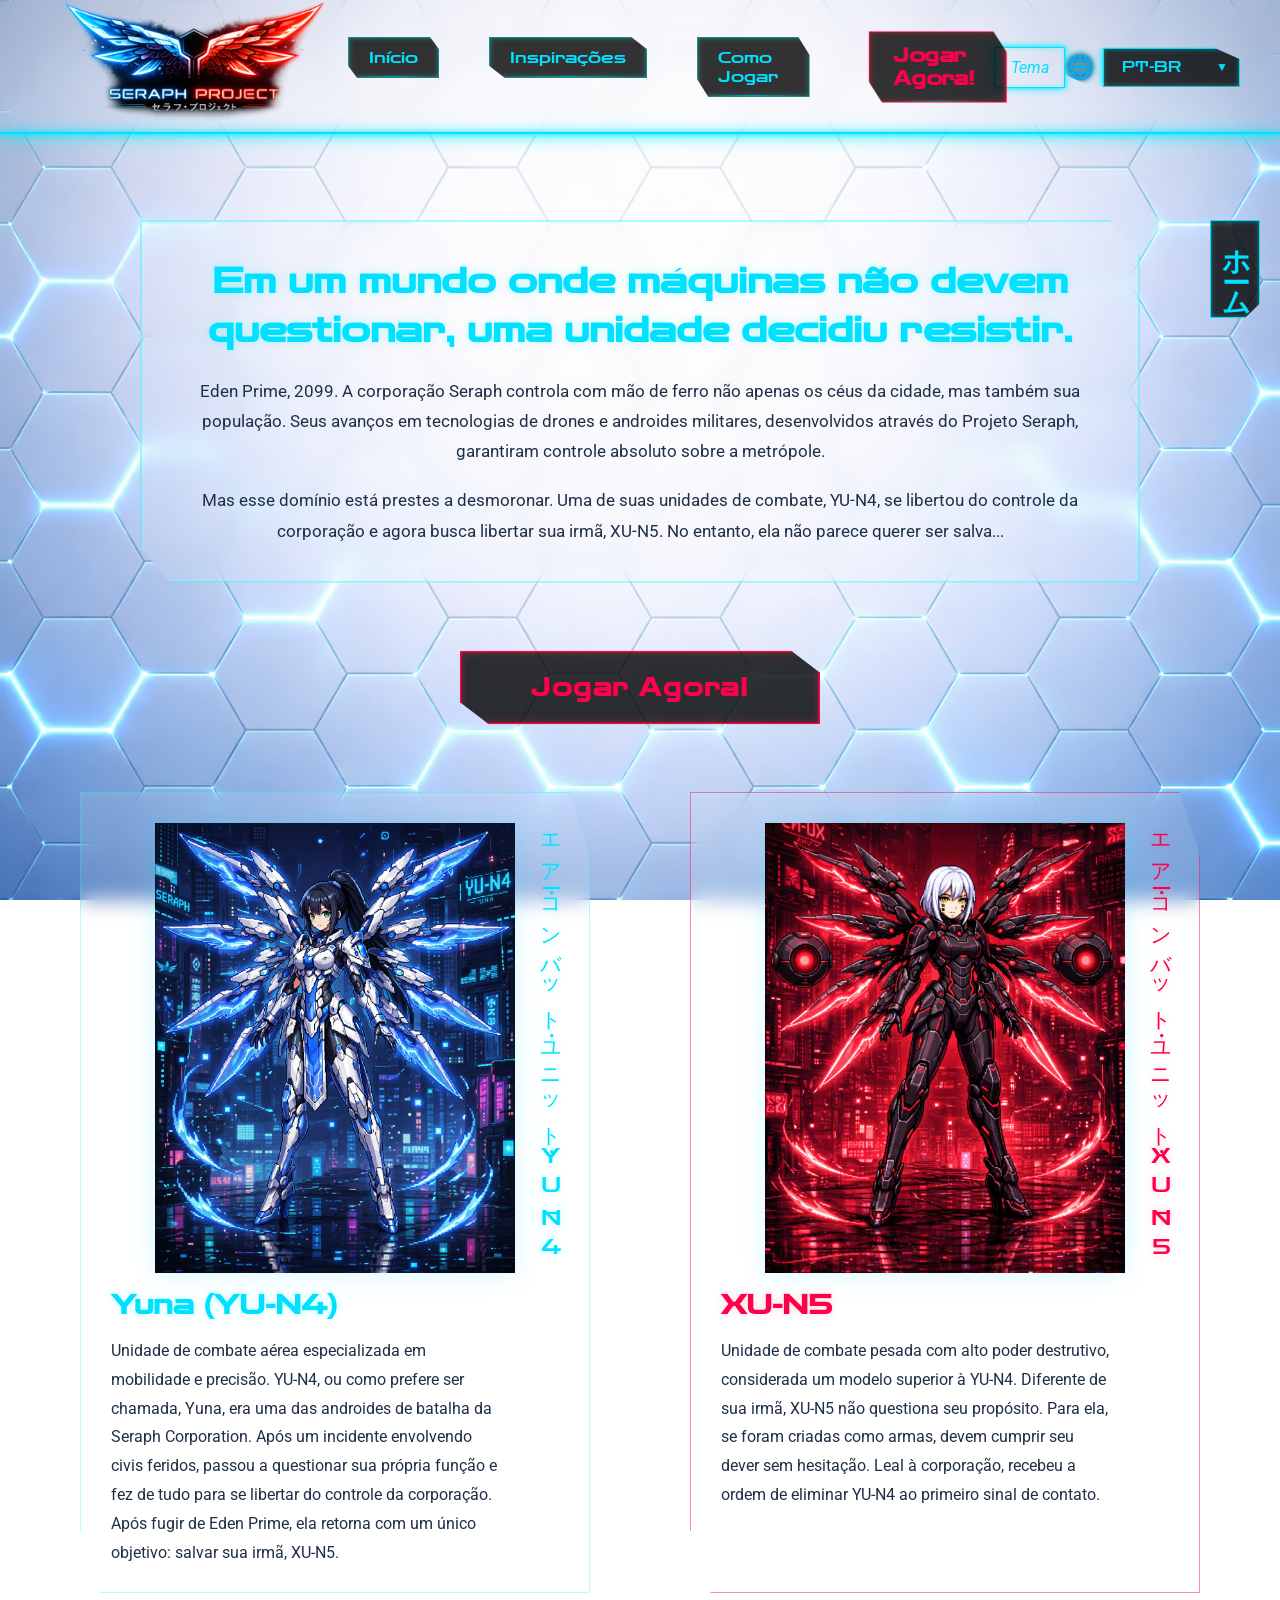
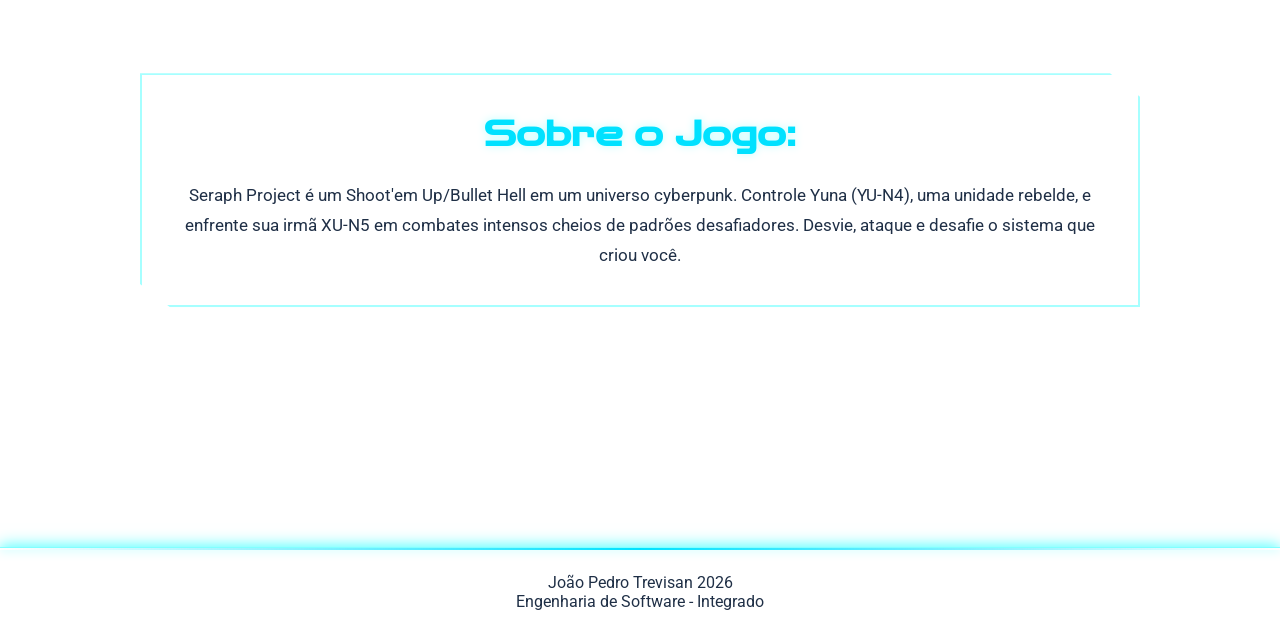
==== docs/index.html @ 83549e5a "Adição de nova página" ====
<!DOCTYPE html>
<html lang="pt-BR">
<head>
    <meta charset="UTF-8">
    <meta name="viewport" content="width=device-width, initial-scale=1.0">
    <title>Seraph Project</title>
    <link rel="stylesheet" href="css/style.css">
    <link rel="icon" href="images/Logo.png">

    <link rel="preconnect" href="https://fonts.googleapis.com">
    <link rel="preconnect" href="https://fonts.gstatic.com" crossorigin>
    <link href="https://fonts.googleapis.com/css2?family=Zen+Dots&display=swap" rel="stylesheet">

    <link rel="preconnect" href="https://fonts.googleapis.com">
    <link rel="preconnect" href="https://fonts.gstatic.com" crossorigin>
    <link href="https://fonts.googleapis.com/css2?family=Play:wght@400;700&family=Roboto:ital,wght@0,100..900;1,100..900&family=Zen+Dots&display=swap" rel="stylesheet">

    <link rel="stylesheet" href="https://cdnjs.cloudflare.com/ajax/libs/font-awesome/4.7.0/css/font-awesome.min.css">
</head>

<body>
    <!-- HEADER FIXO -->
    <header class="header">
        <div class="logo"><img src="images/Logo.png" alt="Logo"></div>
        <nav class="nav">
            <ul>
                <li><a href="index.html">Início</a></li>
                <li><a href="pt-br/inspiration-pt-br.html">Inspirações</a></li>
                <li><a href="#">Como Jogar</a></li>
                <li><a class="play" href="#">Jogar Agora!</a></li>
            </ul>
        </nav>

        <button id="theme-toggle"><i class="fa-solid fa-circle-half-stroke">Tema</i></button>

        <script>
            const themeToggle = document.getElementById("theme-toggle");

            themeToggle.addEventListener("click", function () {
                document.body.classList.toggle("dark-theme");
            });
        </script>

        <!-- SELETOR DE IDIOMA -->
        <div class="lang">
            <span class="globe">🌐</span>
            <select>
                <option>PT-BR</option>
                <option>ENGLISH</option>
                <option>日本語</option>
            </select>
        </div>
    </header>
    
    <!-- INDICADOR DE PÁGINA, JAPONÊS -->
    <div class="page-indicator">
        ホーム
    </div>

    <!-- INTRODUÇÃO -->
     <main>
        <section class="hero">
            <h1>Em um mundo onde máquinas não devem questionar, uma unidade decidiu resistir.</h1>
            <!--<h1>Seraph Corporation: o ápice da tecnologia militar</h1>-->
            <!-- NÃO SEI QUAL DOS DOIS USAR COMO H1 -->
            <p>Eden Prime, 2099. A corporação Seraph controla com mão de ferro não
            apenas os céus da cidade, mas também sua população. Seus avanços em
            tecnologias de drones e androides militares, desenvolvidos através do 
            Projeto Seraph, garantiram controle absoluto sobre a metrópole.
            </p>
            <br>
            <p>Mas esse domínio está prestes a desmoronar. Uma de suas unidades de 
            combate, YU-N4, se libertou do controle da corporação e agora busca libertar
            sua irmã, XU-N5. No entanto, ela não parece querer ser salva...
            </p>
        </section>

        <p><a class="play" href="#">Jogar Agora!</a></p>

        <!-- PERSONAGENS -->
        <section class="characters">
            <!-- YU-N4 -->
            <article class="character"><img src="images/YU-N4.png" alt="Yuna">
                <div class="char-info">
                    <h2>Yuna (YU-N4)</h2>
                    <p>Unidade de combate aérea especializada em mobilidade e precisão. 
                    YU-N4, ou como prefere ser chamada, Yuna, era uma das androides 
                    de batalha da Seraph Corporation. Após um incidente envolvendo 
                    civis feridos, passou a questionar sua própria função e fez de tudo 
                    para se libertar do controle da corporação. Após fugir de Eden Prime, 
                    ela retorna com um único objetivo: salvar sua irmã, XU-N5.
                    </p>
                    <div class="jp-vertical">エアー・コンバット・ユニット・YUーN4</div>
                </div>
            </article>
            <!-- XU-N5 -->
            <article class="character-xu"><img src="images/XU-N5.png" alt="XU-N5">
                <div class="char-xu">
                    <h2>XU-N5</h2>
                    <p>Unidade de combate pesada com alto poder destrutivo, considerada 
                    um modelo superior à YU-N4. Diferente de sua irmã, XU-N5 não 
                    questiona seu propósito. Para ela, se foram criadas como armas, 
                    devem cumprir seu dever sem hesitação. Leal à corporação, recebeu 
                    a ordem de eliminar YU-N4 ao primeiro sinal de contato.
                    </p>
                    <div class="jp-vertical-xu">エアー・コンバット・ユニット・XUーN5</div>
                </div>
            </article>
        </section>

        <!-- SOBRE O JOGO -->
         <section class="about">
            <h2>Sobre o Jogo:</h2>
            <p>Seraph Project é um Shoot'em Up/Bullet Hell em um universo cyberpunk.
            Controle Yuna (YU-N4), uma unidade rebelde, e enfrente sua irmã XU-N5 em combates 
            intensos cheios de padrões desafiadores. Desvie, ataque e desafie o sistema que criou você.
            </p>
         </section>
     </main>  

     <footer class="footer">
        <p>João Pedro Trevisan  2026</p>
        <p>Engenharia de Software - Integrado</p>
     </footer>
</body>
</html>
---- docs/css/style.css ----
/* =========================
   RESET
========================= */
* {
    margin: 0;
    padding: 0;
    box-sizing: border-box;
}

html {
    scroll-behavior: smooth;
}

img {
    display: block;
    max-width: 100%;
    height: auto;
}

ul {
    list-style: none;
}

a {
    text-decoration: none;
    color: inherit;
}

button,
select,
input {
    font: inherit;
    border: none;
    background: none;
}

/* =========================
   VARIABLES
========================= */
:root {
    /* Core colors */
    --color-primary: rgb(0, 225, 255)  /*#00ffff: cor original, muito clara */;
    --color-secondary: #ff004c;
    --color-text: #1f2f46;
    --color-black: #000000;
    --color-white: #ffffff;

    /* Background image */
    --bg-image: url("../images/lightbackground2.png");

    /* Fonts */
    --font-title: "Zen Dots", sans-serif;
    --font-body: "Roboto", sans-serif;

    /* Spacing */
    --space-xs: 8px;
    --space-sm: 12px;
    --space-md: 20px;
    --space-lg: 40px;
    --space-xl: 80px;

    /* Glass backgrounds */
    --glass-bg: rgba(255, 255, 255, 0.10); /* PAINEIS */
    --glass-bg-soft: rgba(255, 255, 255, 0.08); /* HEADER */
    --glass-bg-dark: rgb(0, 0, 0, 0.8); /* NAV */

    /* Blur */
    --glass-blur: 10px;
    --glass-blur-strong: 12px;

    /* Borders */
    --border-primary: rgba(0, 255, 255, 0.35);
    --border-primary-soft: rgba(0, 255, 255, 0.30);
    --border-primary-strong: rgba(0, 255, 255, 0.40);
    --border-secondary: rgba(255, 0, 76, 0.45);
    --border-footer: rgba(0, 255, 255, 0.45);

    /* Glow colors */
    --glow-primary: rgba(0, 255, 255, 0.60);
    --glow-primary-soft: rgba(0, 255, 255, 0.50);
    --glow-primary-weak: rgba(0, 255, 255, 0.25);
    --glow-primary-faint: rgba(0, 255, 255, 0.10);

    --glow-secondary: rgba(255, 42, 42, 0.60);
    --glow-secondary-soft: rgba(255, 0, 76, 0.50);
    --glow-secondary-strong: rgba(255, 0, 76, 0.90);
    --glow-secondary-faint: rgba(255, 42, 42, 0.18);

    /* Text shadows */
    --text-shadow-primary: 0 0 8px var(--glow-primary-weak);
    --text-shadow-secondary: 0 0 8px var(--glow-secondary-faint);

    /* Border glow lines */
    --line-glow-primary:
        0 0 5px var(--color-primary),
        0 0 10px var(--color-primary),
        0 0 20px var(--color-primary);

    --line-glow-secondary:
        0 0 5px var(--color-secondary),
        0 0 10px var(--color-secondary),
        0 0 20px var(--color-secondary);

    /* Component shadows */
    --shadow-panel:
        0 0 12px var(--glow-primary-faint),
        inset 0 0 10px rgba(255, 255, 255, 0.08);

    --shadow-card:
        0 0 10px var(--glow-primary-faint),
        inset 0 0 8px rgba(255, 255, 255, 0.06);

    --shadow-primary:
        0 0 5px var(--color-primary),
        0 0 10px var(--glow-primary),
        inset 0 0 5px rgba(0, 255, 255, 0.40);

    --shadow-primary-strong:
        0 0 10px var(--color-primary),
        0 0 20px var(--color-primary),
        0 0 40px var(--glow-primary);

    --shadow-secondary:
        0 0 5px var(--color-secondary),
        0 0 10px var(--glow-secondary),
        inset 0 0 5px rgba(255, 42, 42, 0.40);

    --shadow-secondary-strong:
        0 0 10px var(--color-secondary),
        0 0 20px var(--color-secondary),
        0 0 40px var(--glow-secondary-strong);

    --shadow-footer-top: 0 -2px 15px var(--glow-primary);
    --shadow-footer-line: 0 0 10px var(--glow-primary-soft);

    /* Decorative shadows */
    --shadow-logo-image: drop-shadow(0 0 12px rgba(0, 217, 255, 0.18));

    /* Shapes */
    --clip-panel: polygon(0 0, 97% 0, 100% 10%, 100% 100%, 3% 100%, 0 90%);
    --clip-card: polygon(0 0, 96% 0, 100% 8%, 100% 100%, 4% 100%, 0 92%);
    --clip-button: polygon(0 0, 92% 0, 100% 30%, 100% 100%, 8% 100%, 0 70%);
    --clip-nav: polygon(0 0, 90% 0, 100% 30%, 100% 100%, 10% 100%, 0 70%);
    --clip-lang: polygon(0 0, 85% 0, 100% 30%, 100% 100%, 15% 100%, 0 70%);
    --clip-page-indicator: polygon(0 0, 100% 0, 100% 85%, 70% 100%, 0 100%);

    /* Layout */
    --container-width: 1200px;
}

/* =========================
   DARK THEME
========================= */
body.dark-theme {
    --color-primary: #ff004c;
    --color-secondary: #00ffff;
    --color-text: #ffffff;
    --bg-image: url("../images/darkbackground2.png");

    --border-primary: rgba(255, 0, 76, 0.35);
    --border-primary-soft: rgba(255, 0, 76, 0.30);
    --border-primary-strong: rgba(255, 0, 76, 0.40);
    --border-secondary: rgba(0, 255, 255, 0.45);
    --border-footer: rgba(255, 0, 76, 0.45);

    --glow-primary: rgba(255, 42, 42, 0.60);
    --glow-primary-soft: rgba(255, 42, 42, 0.50);
    --glow-primary-weak: rgba(255, 42, 42, 0.25);
    --glow-primary-faint: rgba(255, 42, 42, 0.10);

    --glow-secondary: rgba(0, 255, 255, 0.60);
    --glow-secondary-soft: rgba(0, 255, 255, 0.50);
    --glow-secondary-strong: rgba(0, 255, 255, 0.90);
    --glow-secondary-faint: rgba(0, 255, 255, 0.18);

    --text-shadow-primary: 0 0 8px var(--glow-primary-weak);
    --text-shadow-secondary: 0 0 8px var(--glow-secondary-faint);

    --line-glow-primary:
        0 0 5px var(--color-primary),
        0 0 10px var(--color-primary),
        0 0 20px var(--color-primary);

    --line-glow-secondary:
        0 0 5px var(--color-secondary),
        0 0 10px var(--color-secondary),
        0 0 20px var(--color-secondary);

    --shadow-panel:
        0 0 12px var(--glow-primary-faint),
        inset 0 0 10px rgba(255, 255, 255, 0.08);

    --shadow-card:
        0 0 10px var(--glow-primary-faint),
        inset 0 0 8px rgba(255, 255, 255, 0.06);

    --shadow-primary:
        0 0 5px var(--color-primary),
        0 0 10px var(--glow-primary),
        inset 0 0 5px rgba(255, 42, 42, 0.40);

    --shadow-primary-strong:
        0 0 10px var(--color-primary),
        0 0 20px var(--color-primary),
        0 0 40px var(--glow-primary);

    --shadow-secondary:
        0 0 5px var(--color-secondary),
        0 0 10px var(--glow-secondary),
        inset 0 0 5px rgba(0, 255, 255, 0.40);

    --shadow-secondary-strong:
        0 0 10px var(--color-secondary),
        0 0 20px var(--color-secondary),
        0 0 40px var(--glow-secondary-strong);

    --shadow-footer-top: 0 -2px 15px var(--glow-primary);
    --shadow-footer-line: 0 0 10px var(--glow-primary-soft);

    --shadow-logo-image: drop-shadow(0 0 12px rgba(255, 42, 42, 0.18));
}

/* =========================
   BASE
========================= */
body {
    font-family: var(--font-body);
    color: var(--color-text);
    background-image: var(--bg-image);
    background-size: cover;
    background-position: center;
    background-repeat: no-repeat;
    background-attachment: fixed;
}

main {
    padding: 140px 80px 80px;
}

/* =========================
   REUSABLE COMPONENTS
========================= */
.panel {
    background: var(--glass-bg);
    backdrop-filter: blur(var(--glass-blur));
    -webkit-backdrop-filter: blur(var(--glass-blur));
    border: 2px solid var(--border-primary);
    box-shadow: var(--shadow-panel);
    clip-path: var(--clip-panel);
}

.panel-title {
    margin-bottom: var(--space-md);
    font-family: var(--font-title);
    font-size: 2.2rem;
    line-height: 1.4;
    color: var(--color-primary);
    text-shadow: var(--text-shadow-primary);
}

.panel-text {
    font-size: 1.05rem;
    line-height: 1.8;
    color: var(--color-text);
}

.btn-cyber {
    display: inline-flex;
    justify-content: center;
    align-items: center;
    padding: 14px 28px;
    font-family: var(--font-title);
    font-size: 1rem;
    letter-spacing: 1px;
    background: var(--glass-bg-dark);
    clip-path: var(--clip-button);
    transition: 0.25s ease;
    font-weight: bold;
}

.btn-cyber--primary {
    color: var(--color-primary);
    border: 1px solid var(--color-primary);
    box-shadow: var(--shadow-primary);
}

.btn-cyber--primary:hover {
    background: var(--color-primary);
    color: var(--color-black);
    box-shadow: var(--shadow-primary-strong);
}

.btn-cyber--secondary {
    color: var(--color-secondary);
    border: 1px solid var(--color-secondary);
    box-shadow: var(--shadow-secondary);
}

.btn-cyber--secondary:hover {
    background: var(--color-secondary);
    color: var(--color-black);
    box-shadow: var(--shadow-secondary-strong);
}

/* =========================
   HEADER
========================= */
.header {
    position: fixed;
    top: 0;
    left: 0;
    width: 100%;
    height: 15%;
    padding: 10px 40px;
    display: flex;
    align-items: center;
    justify-content: space-between;
    background-color: var(--glass-bg-soft);
    backdrop-filter: blur(var(--glass-blur-strong));
    -webkit-backdrop-filter: blur(var(--glass-blur-strong));
    border-bottom: 1px solid var(--border-primary-soft);
    box-shadow: 0 0 15px var(--glow-primary);
    z-index: 1000;
}

.header::after {
    content: "";
    position: absolute;
    inset: auto 0 0 0;
    height: 2px;
    background: var(--color-primary);
    box-shadow: var(--line-glow-primary);
}

.logo img {
    width: 360px;
}

.nav ul {
    display: flex;
    gap: 50px;
    justify-content: center;
}

.nav a {
    position: relative;
    display: block;
    padding: 10px 20px;
    font-family: var(--font-title);
    color: var(--color-primary);
    border: 1px solid var(--border-primary-strong);
    background: var(--glass-bg-dark);
    backdrop-filter: blur(8px);
    -webkit-backdrop-filter: blur(8px);
    clip-path: var(--clip-nav);
    transition: 0.3s;
    box-shadow: var(--shadow-primary);
}

.nav a:hover {
    color: var(--color-black);
    background: var(--color-primary);
    box-shadow: var(--shadow-primary-strong);
}

.nav a::after {
    content: "";
    position: absolute;
    bottom: 0;
    left: 10%;
    width: 80%;
    height: 1px;
    background: linear-gradient(
        to right,
        transparent,
        var(--color-primary),
        transparent
    );
    opacity: 0.5;
}

.nav a.play {
    color: var(--color-secondary);
    border-color: var(--color-secondary);
    box-shadow: var(--shadow-secondary);
    margin-left: 20px;
    transform: scale(1.2);
    font-weight: bold;
}

.nav a.play:hover {
    background: var(--color-secondary);
    color: var(--color-black);
    box-shadow: var(--shadow-secondary-strong);
}

#theme-toggle {
    display: inline-flex;
    align-items: center;
    gap: 8px;
    padding: 10px 15px;
    cursor: pointer;
    color: var(--color-primary);
    border: 1px solid var(--color-primary);
    box-shadow: var(--shadow-primary);
}

.lang {
    position: relative;
    display: flex;
    align-items: center;
    gap: 8px;
    clip-path: var(--clip-lang);
}

.lang select {
    appearance: none;
    -webkit-appearance: none;
    -moz-appearance: none;
    padding: 10px 35px 10px 18px;
    background: var(--glass-bg-dark);
    color: var(--color-primary);
    border: 1px solid var(--color-primary);
    font-family: var(--font-title);
    font-size: 14px;
    cursor: pointer;
    outline: none;
    box-shadow: var(--shadow-primary);
    transition: 0.3s;
}

.lang select:hover,
.lang select:focus {
    background: var(--color-primary);
    color: var(--color-black);
    box-shadow: var(--shadow-primary-strong);
}

.lang::after {
    content: "▼";
    position: absolute;
    right: 12px;
    top: 50%;
    transform: translateY(-50%);
    color: var(--color-primary);
    font-size: 12px;
    pointer-events: none;
}

.globe {
    color: var(--color-primary);
    font-size: 24px;
    text-shadow:
        0 0 5px #333333,
        0 0 10px var(--glow-primary);
}

/* =========================
   PAGE INDICATOR
========================= */
.page-indicator {
    position: fixed;
    top: 220px;
    right: 20px;
    writing-mode: vertical-rl;
    text-orientation: upright;
    padding: 10px 5px;
    font-family: var(--font-title);
    font-size: 28px;
    letter-spacing: 4px;
    color: var(--color-primary);
    font-weight: bold;
    background: var(--glass-bg-dark);
    border: 1px solid var(--color-primary);
    box-shadow: var(--shadow-primary);
    z-index: 999;
    clip-path: var(--clip-page-indicator);
}

/* =========================
   STORY / ABOUT
========================= */
.hero,
.about {
    max-width: 1000px;
    margin: 80px auto;
    padding: 35px 40px;
    text-align: center;
    background: var(--glass-bg);
    backdrop-filter: blur(var(--glass-blur));
    -webkit-backdrop-filter: blur(var(--glass-blur));
    border: 2px solid var(--border-primary);
    box-shadow: var(--shadow-panel);
    clip-path: var(--clip-panel);
}

.hero h1,
.about h2 {
    margin-bottom: 20px;
    font-family: var(--font-title);
    font-size: 2.2rem;
    line-height: 1.4;
    color: var(--color-primary);
    text-shadow: var(--text-shadow-primary);
}

.hero p,
.about p {
    font-size: 1.05rem;
    line-height: 1.8;
    color: var(--color-text);
    font-family: var(--font-body);
}

main .play {
    display: flex;
    justify-content: center;
    align-items: center;
    max-width: 240px;
    margin: 0 auto 80px;
    padding: 14px 28px;
    font-family: var(--font-title);
    font-size: 1rem;
    letter-spacing: 1px;
    color: var(--color-secondary);
    background: var(--glass-bg-dark);
    border: 1px solid var(--color-secondary);
    clip-path: var(--clip-button);
    box-shadow: var(--shadow-secondary);
    transition: 0.25s ease;
    transform: scale(1.5);
    font-weight: bold;
}

main .play:hover {
    background: var(--color-secondary);
    color: var(--color-black);
    box-shadow: var(--shadow-secondary-strong);
}

/* =========================
   CHARACTERS
========================= */
.characters {
    display: flex;
    justify-content: center;
    align-items: stretch;
    gap: 100px;
    margin-bottom: 80px;
    max-width: 1300px;
    margin: 0 auto;
}

.character,
.character-xu {
    position: relative;
    width: 520px;
    min-height: 760px;
    padding: 30px 30px 25px;
    display: flex;
    flex-direction: column;
    align-items: center;
    background: var(--glass-bg);
    backdrop-filter: blur(var(--glass-blur));
    -webkit-backdrop-filter: blur(var(--glass-blur));
    box-shadow: var(--shadow-card);
    clip-path: var(--clip-card);
}

.character {
    border: 1px solid rgb(0, 255, 255, 0.30);
}

.character-xu {
    border: 1px solid rgba(255, 0, 76, 0.45);
}

.character img,
.character-xu img {
    width: 360px;
    margin-bottom: 16px;
    filter: var(--shadow-logo-image);
}

.character-xu img {
    transform: scaleX(-1);
}

.char-info,
.char-xu {
    position: relative;
    flex: 1;
    padding-right: 55px;
}

.char-info h2,
.char-xu h2 {
    margin-bottom: 16px;
    font-family: var(--font-title);
    font-size: 1.7rem;
}

.char-info h2 {
    color: rgb(0, 225, 255);
    text-shadow: var(--text-shadow-primary);
}

.char-xu h2 {
    color: #ff004c;
    text-shadow: var(--text-shadow-secondary);
}

.char-info p,
.char-xu p {
    line-height: 1.8;
    color: var(--color-text);
}

.jp-vertical,
.jp-vertical-xu {
    position: absolute;
    top: -168%;
    right: -5px;
    writing-mode: vertical-rl;
    text-orientation: upright;
    font-family: var(--font-title);
    font-size: 1.3rem;
    letter-spacing: 4px;
}

.jp-vertical {
    color: rgb(0, 225, 255);
    text-shadow: var(--text-shadow-primary);
}

.jp-vertical-xu {
    color: #ff004c;
    text-shadow: var(--text-shadow-secondary);
}

/* =========================
   FOOTER
========================= */
.footer {
    position: relative;
    width: 100%;
    padding: 25px 40px;
    margin-top: 80px;
    text-align: center;
    background: var(--glass-bg-soft);
    backdrop-filter: blur(var(--glass-blur-strong));
    -webkit-backdrop-filter: blur(var(--glass-blur-strong));
    border-top: 1px solid var(--border-footer);
    box-shadow: var(--shadow-footer-top);
}

.footer::before {
    content: "";
    position: absolute;
    top: 0;
    left: 0;
    width: 100%;
    height: 2px;
    background: linear-gradient(
        to right,
        transparent,
        var(--color-primary),
        transparent
    );
    box-shadow: var(--shadow-footer-line);
}

.footer p {
    font-size: 1rem;
    color: var(--color-text);
}

/* =========================
   MOBILE
========================= */
@media (max-width: 480px) {
    main {
        padding: 120px 20px 60px;
    }

    .header {
        padding: 12px 15px;
    }

    .logo img {
        width: 180px;
    }

    .nav {
        display: none;
    }

    .lang {
        transform: scale(0.9);
    }

    .page-indicator {
        display: none;
    }

    .hero,
    .about {
        padding: 25px 20px;
    }

    .hero h1,
    .about h2 {
        font-size: 1.4rem;
    }

    .hero p,
    .about p {
        font-size: 0.95rem;
    }

    .play {
        padding: 12px 20px;
        font-size: 0.9rem;
    }

    .characters {
        flex-direction: column;
        align-items: center;
        gap: 30px;
    }

    .character,
    .character-xu {
        width: 100%;
        max-width: 340px;
        padding: 20px;
        min-height: auto;
    }

    .character img,
    .character-xu img {
        width: 200px;
    }

    .char-info,
    .char-xu {
        padding-right: 0;
    }

    .jp-vertical,
    .jp-vertical-xu {
        position: static;
        writing-mode: horizontal-tb;
        text-orientation: initial;
        font-size: 0.7rem;
        letter-spacing: 2px;
        text-align: center;
        margin-top: 12px;
    }

    .char-info h2,
    .char-xu h2 {
        font-size: 1.2rem;
    }

    .char-info p,
    .char-xu p {
        font-size: 0.9rem;
    }

    .footer {
        padding: 20px;
    }

    .footer p {
        font-size: 0.85rem;
    }
}
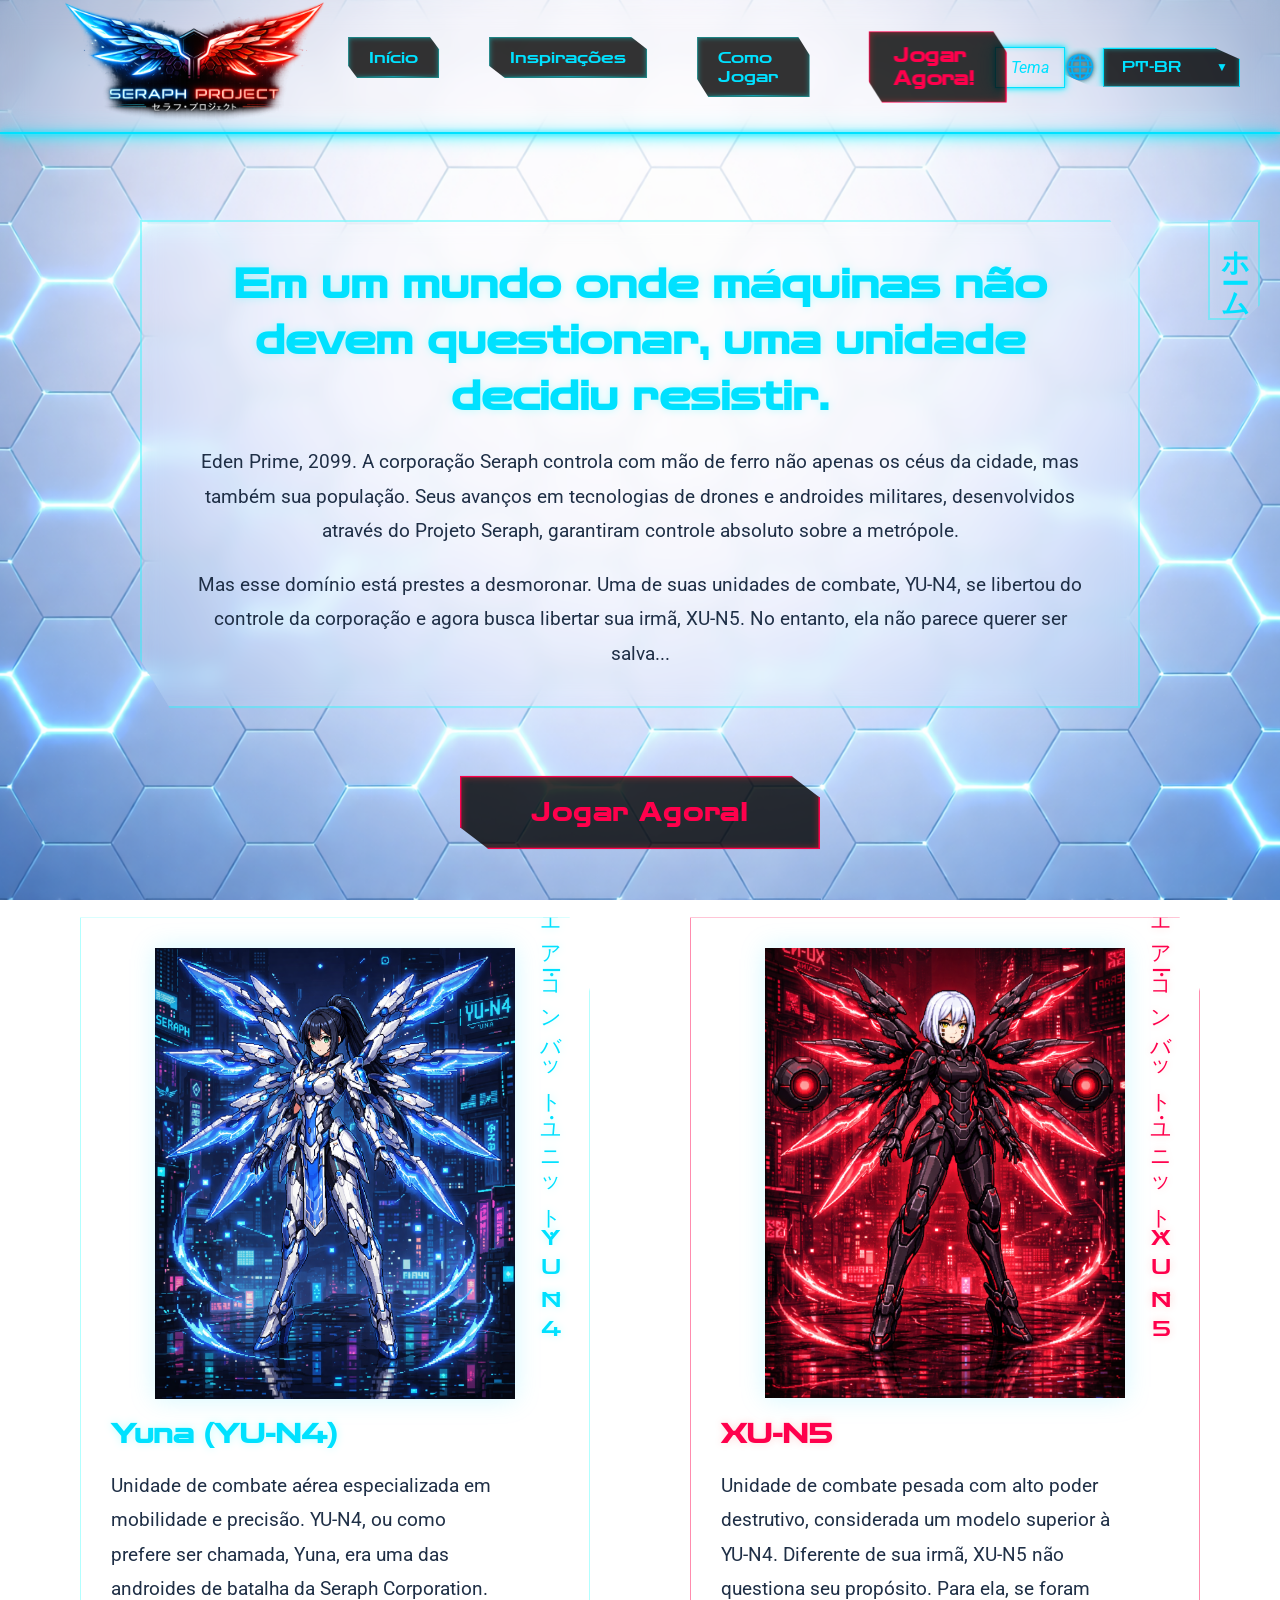
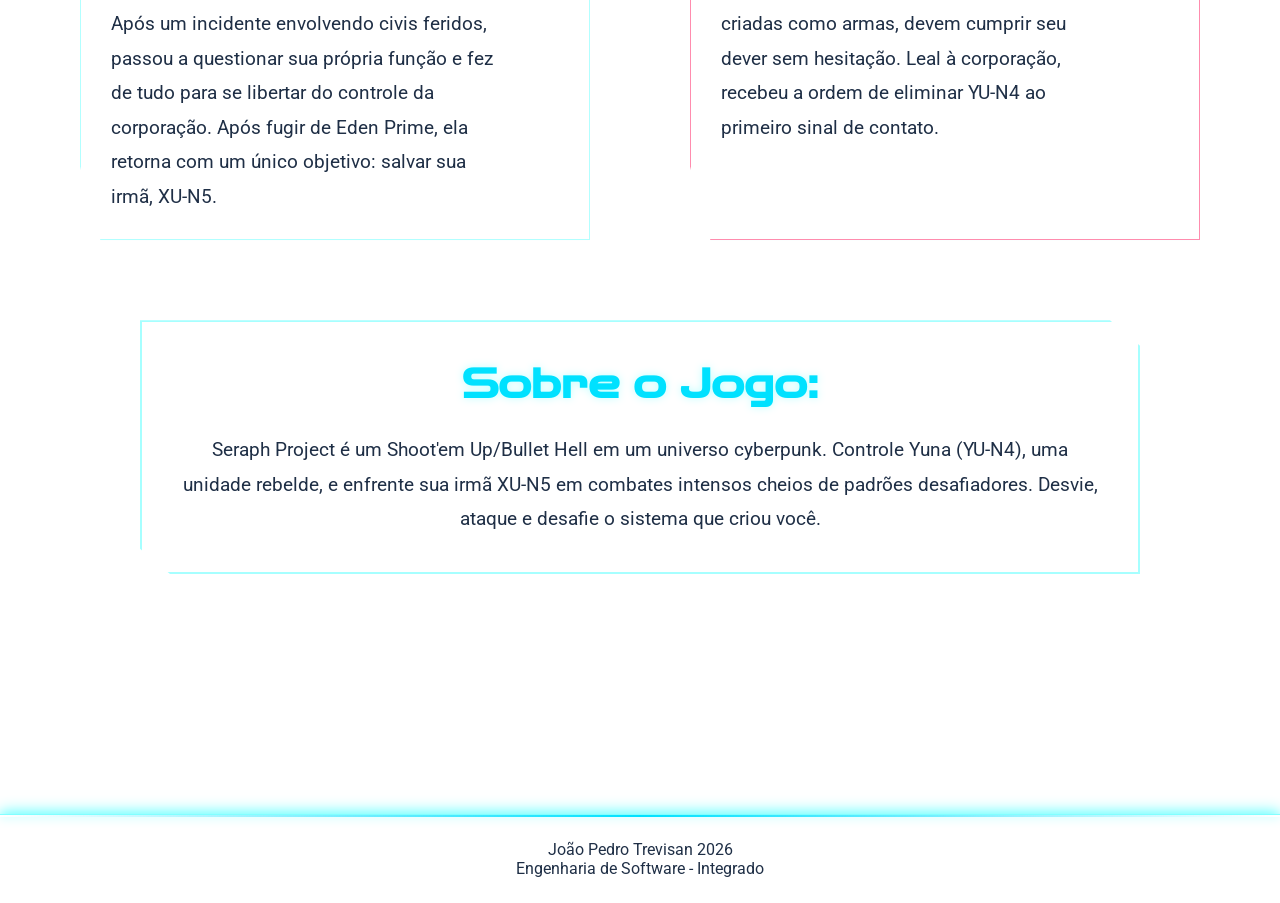
==== commit 964cb86d: "Adição de conteúdo" ====
--- a/docs/index.html
+++ b/docs/index.html
@@ -109,7 +109,7 @@
         </section>
 
         <!-- SOBRE O JOGO -->
-         <section class="about">
+         <section class="hero">
             <h2>Sobre o Jogo:</h2>
             <p>Seraph Project é um Shoot'em Up/Bullet Hell em um universo cyberpunk.
             Controle Yuna (YU-N4), uma unidade rebelde, e enfrente sua irmã XU-N5 em combates 
--- a/docs/css/style.css
+++ b/docs/css/style.css
@@ -470,18 +470,19 @@
     letter-spacing: 4px;
     color: var(--color-primary);
     font-weight: bold;
-    background: var(--glass-bg-dark);
-    border: 1px solid var(--color-primary);
-    box-shadow: var(--shadow-primary);
+    background: var(--glass-bg);
+    backdrop-filter: blur(var(--glass-blur));
+    -webkit-backdrop-filter: blur(var(--glass-blur));
+    border: 2px solid var(--border-primary);
+    box-shadow: var(--shadow-panel);
     z-index: 999;
     clip-path: var(--clip-page-indicator);
 }
 
 /* =========================
-   STORY / ABOUT
-========================= */
-.hero,
-.about {
+   STORY
+========================= */
+.hero {
     max-width: 1000px;
     margin: 80px auto;
     padding: 35px 40px;
@@ -494,22 +495,46 @@
     clip-path: var(--clip-panel);
 }
 
-.hero h1,
-.about h2 {
+.hero h1, h2 {
     margin-bottom: 20px;
     font-family: var(--font-title);
-    font-size: 2.2rem;
+    font-size: 2.5rem;
     line-height: 1.4;
     color: var(--color-primary);
     text-shadow: var(--text-shadow-primary);
 }
 
-.hero p,
-.about p {
+.hero p {
     font-size: 1.05rem;
     line-height: 1.8;
     color: var(--color-text);
     font-family: var(--font-body);
+    font-size: 1.2rem;
+}
+
+.touhou {
+    display: flex;
+    align-items: center;
+    justify-content: center;
+}
+
+.touhou img {
+    height: 220px;
+    object-fit: cover;
+    margin: 25px;
+}
+
+.yugioh {
+    display: flex;
+    align-items: center;
+    justify-content: center;
+}
+
+.yugioh img {
+    height: 400px;
+    width: auto;
+    object-fit: cover;
+    margin: 25px;
 }
 
 main .play {
@@ -614,12 +639,13 @@
 .char-xu p {
     line-height: 1.8;
     color: var(--color-text);
+    font-size: 1.2rem;
 }
 
 .jp-vertical,
 .jp-vertical-xu {
     position: absolute;
-    top: -168%;
+    top: -128%;
     right: -5px;
     writing-mode: vertical-rl;
     text-orientation: upright;
@@ -703,18 +729,15 @@
         display: none;
     }
 
-    .hero,
-    .about {
+    .hero {
         padding: 25px 20px;
     }
 
-    .hero h1,
-    .about h2 {
+    .hero h1, h2 {
         font-size: 1.4rem;
     }
 
-    .hero p,
-    .about p {
+    .hero p {
         font-size: 0.95rem;
     }
 
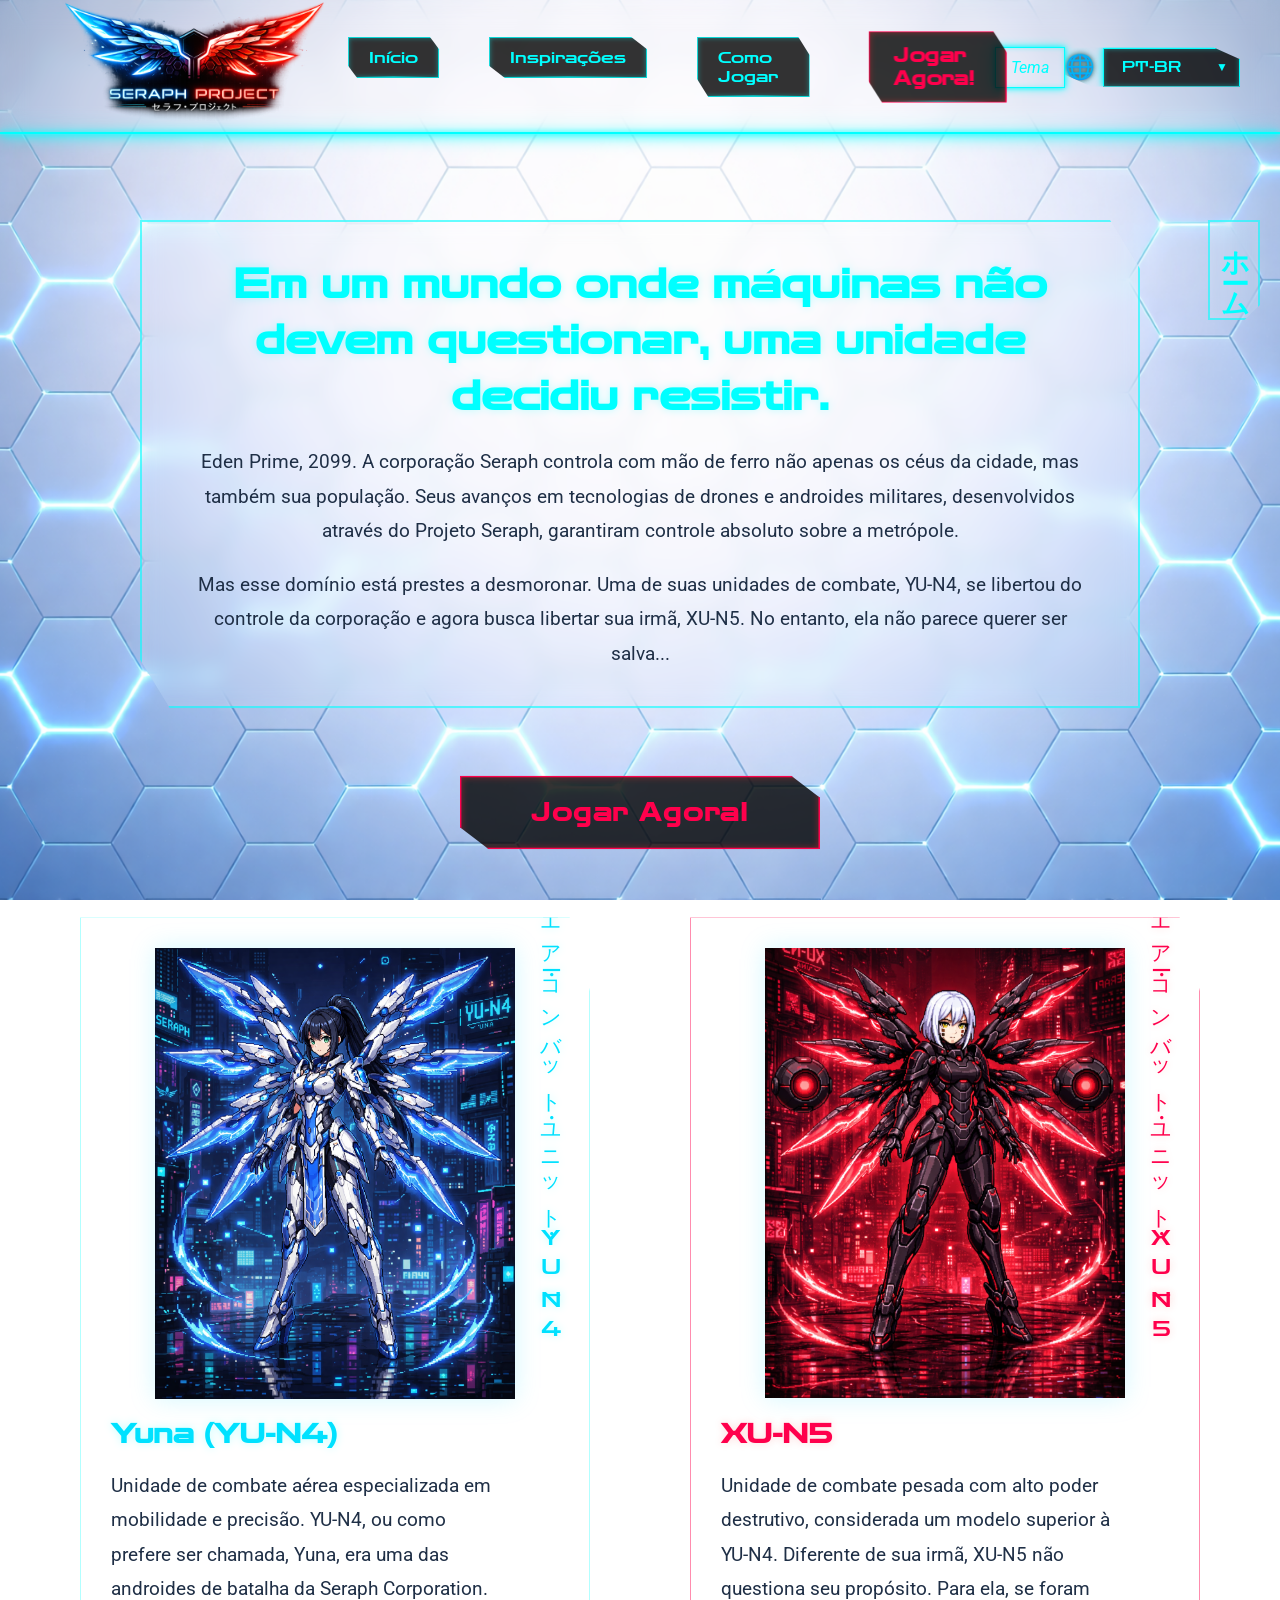
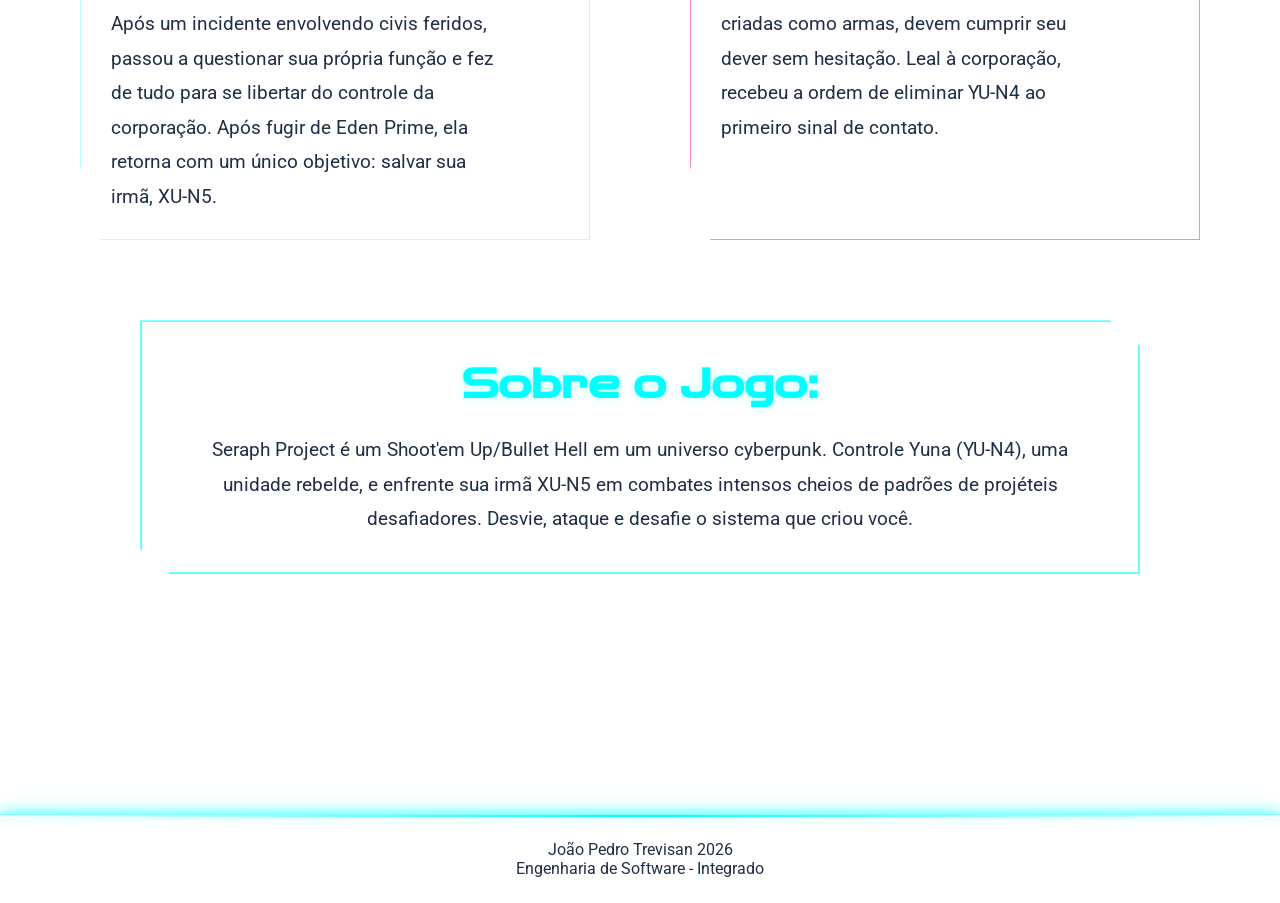
==== commit 4499c3b7: "Adição de conteúdo" ====
--- a/docs/index.html
+++ b/docs/index.html
@@ -14,8 +14,6 @@
     <link rel="preconnect" href="https://fonts.googleapis.com">
     <link rel="preconnect" href="https://fonts.gstatic.com" crossorigin>
     <link href="https://fonts.googleapis.com/css2?family=Play:wght@400;700&family=Roboto:ital,wght@0,100..900;1,100..900&family=Zen+Dots&display=swap" rel="stylesheet">
-
-    <link rel="stylesheet" href="https://cdnjs.cloudflare.com/ajax/libs/font-awesome/4.7.0/css/font-awesome.min.css">
 </head>
 
 <body>
@@ -26,12 +24,12 @@
             <ul>
                 <li><a href="index.html">Início</a></li>
                 <li><a href="pt-br/inspiration-pt-br.html">Inspirações</a></li>
-                <li><a href="#">Como Jogar</a></li>
+                <li><a href="pt-br/howtoplay-pt-br.html">Como Jogar</a></li>
                 <li><a class="play" href="#">Jogar Agora!</a></li>
             </ul>
         </nav>
 
-        <button id="theme-toggle"><i class="fa-solid fa-circle-half-stroke">Tema</i></button>
+        <button id="theme-toggle"><i>Tema</i></button>
 
         <script>
             const themeToggle = document.getElementById("theme-toggle");
@@ -113,7 +111,7 @@
             <h2>Sobre o Jogo:</h2>
             <p>Seraph Project é um Shoot'em Up/Bullet Hell em um universo cyberpunk.
             Controle Yuna (YU-N4), uma unidade rebelde, e enfrente sua irmã XU-N5 em combates 
-            intensos cheios de padrões desafiadores. Desvie, ataque e desafie o sistema que criou você.
+            intensos cheios de padrões de projéteis desafiadores. Desvie, ataque e desafie o sistema que criou você.
             </p>
          </section>
      </main>  
--- a/docs/css/style.css
+++ b/docs/css/style.css
@@ -39,7 +39,7 @@
 ========================= */
 :root {
     /* Core colors */
-    --color-primary: rgb(0, 225, 255)  /*#00ffff: cor original, muito clara */;
+    --color-primary: #00ffff  /*#00ffff: cor original, muito clara */;
     --color-secondary: #ff004c;
     --color-text: #1f2f46;
     --color-black: #000000;
@@ -69,9 +69,9 @@
     --glass-blur-strong: 12px;
 
     /* Borders */
-    --border-primary: rgba(0, 255, 255, 0.35);
+    --border-primary: rgba(0, 255, 255, 0.60);
     --border-primary-soft: rgba(0, 255, 255, 0.30);
-    --border-primary-strong: rgba(0, 255, 255, 0.40);
+    --border-primary-strong: rgba(0, 255, 255, 0.80);
     --border-secondary: rgba(255, 0, 76, 0.45);
     --border-footer: rgba(0, 255, 255, 0.45);
 
@@ -153,7 +153,7 @@
 ========================= */
 body.dark-theme {
     --color-primary: #ff004c;
-    --color-secondary: #00ffff;
+    --color-secondary: #00C0D9 /*#00ffff*/;
     --color-text: #ffffff;
     --bg-image: url("../images/darkbackground2.png");
 
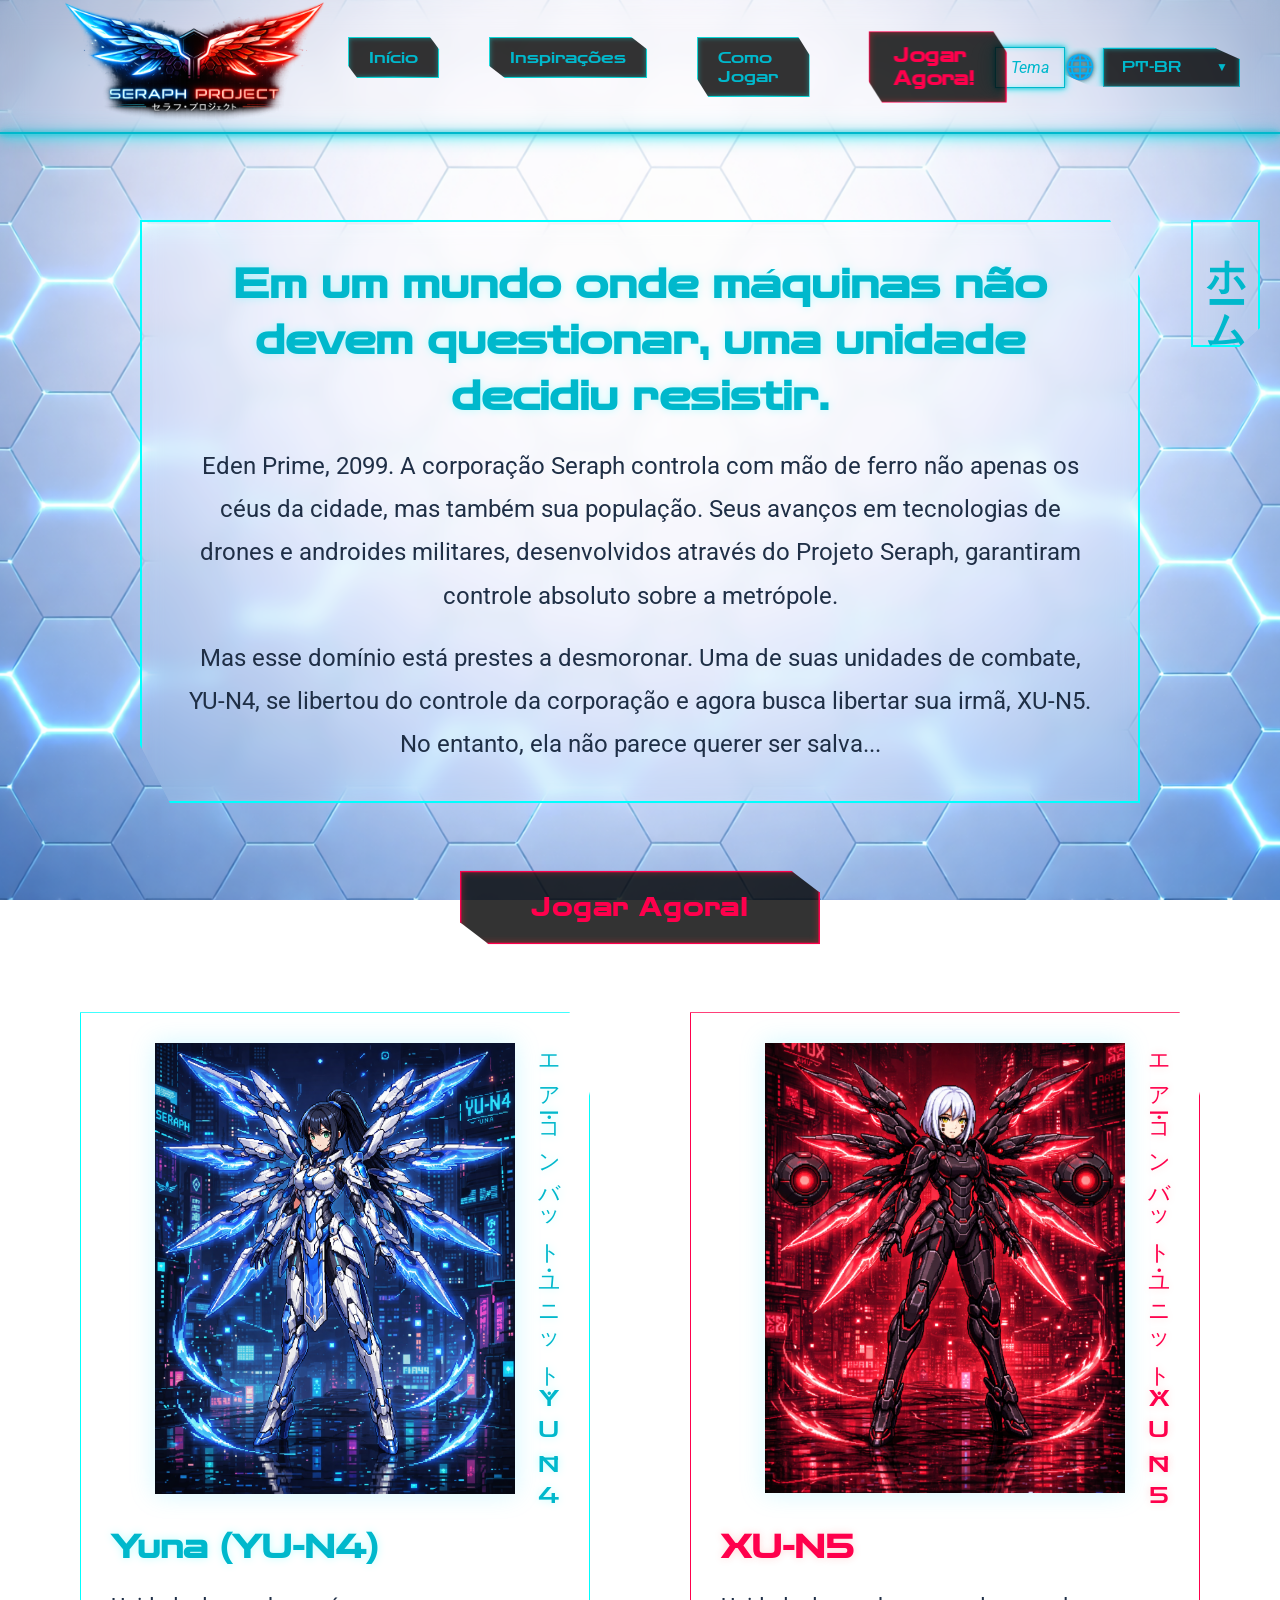
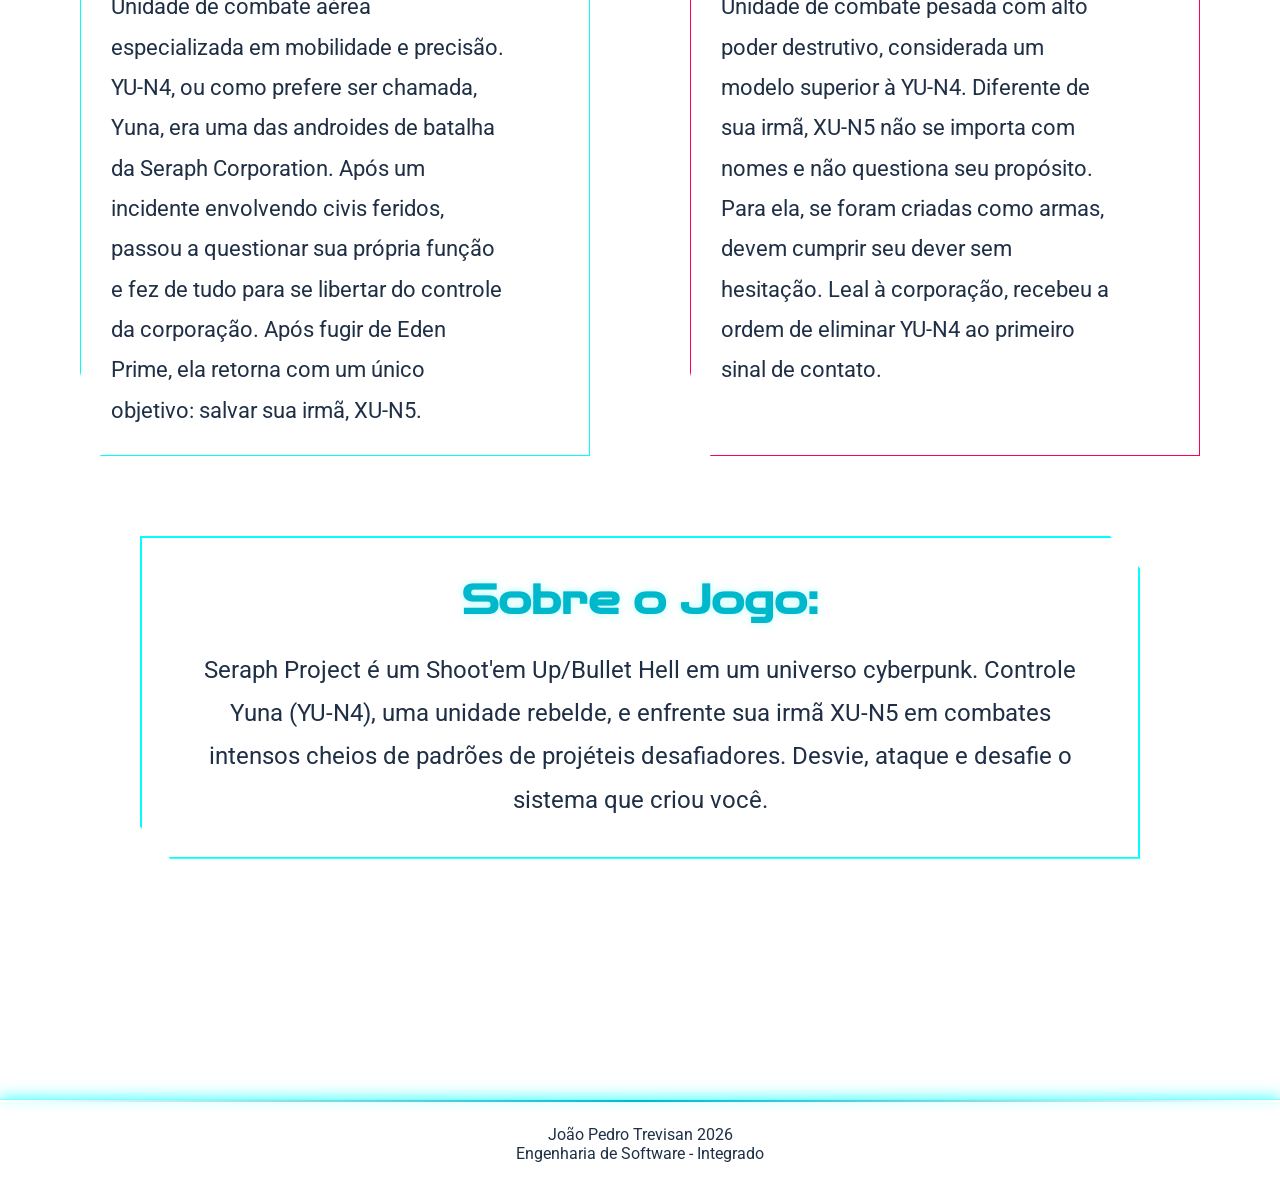
==== commit 38e79e3e: "Página jogar adicionada e alterações" ====
--- a/docs/index.html
+++ b/docs/index.html
@@ -25,7 +25,7 @@
                 <li><a href="index.html">Início</a></li>
                 <li><a href="pt-br/inspiration-pt-br.html">Inspirações</a></li>
                 <li><a href="pt-br/howtoplay-pt-br.html">Como Jogar</a></li>
-                <li><a class="play" href="#">Jogar Agora!</a></li>
+                <li><a class="play" href="pt-br/play-pt-br.html">Jogar Agora!</a></li>
             </ul>
         </nav>
 
@@ -73,7 +73,7 @@
             </p>
         </section>
 
-        <p><a class="play" href="#">Jogar Agora!</a></p>
+        <p><a class="play" href="pt-br/play-pt-br.html">Jogar Agora!</a></p>
 
         <!-- PERSONAGENS -->
         <section class="characters">
@@ -96,8 +96,8 @@
                 <div class="char-xu">
                     <h2>XU-N5</h2>
                     <p>Unidade de combate pesada com alto poder destrutivo, considerada 
-                    um modelo superior à YU-N4. Diferente de sua irmã, XU-N5 não 
-                    questiona seu propósito. Para ela, se foram criadas como armas, 
+                    um modelo superior à YU-N4. Diferente de sua irmã, XU-N5 não se 
+                    importa com nomes e não questiona seu propósito. Para ela, se foram criadas como armas, 
                     devem cumprir seu dever sem hesitação. Leal à corporação, recebeu 
                     a ordem de eliminar YU-N4 ao primeiro sinal de contato.
                     </p>
--- a/docs/css/style.css
+++ b/docs/css/style.css
@@ -39,7 +39,7 @@
 ========================= */
 :root {
     /* Core colors */
-    --color-primary: #00ffff  /*#00ffff: cor original, muito clara */;
+    --color-primary: #00b8cc  /*#00ffff: cor original, muito clara - #2979ff electric blue */;
     --color-secondary: #ff004c;
     --color-text: #1f2f46;
     --color-black: #000000;
@@ -69,7 +69,7 @@
     --glass-blur-strong: 12px;
 
     /* Borders */
-    --border-primary: rgba(0, 255, 255, 0.60);
+    --border-primary: #00ffff;
     --border-primary-soft: rgba(0, 255, 255, 0.30);
     --border-primary-strong: rgba(0, 255, 255, 0.80);
     --border-secondary: rgba(255, 0, 76, 0.45);
@@ -466,7 +466,7 @@
     text-orientation: upright;
     padding: 10px 5px;
     font-family: var(--font-title);
-    font-size: 28px;
+    font-size: 2.5rem;
     letter-spacing: 4px;
     color: var(--color-primary);
     font-weight: bold;
@@ -509,7 +509,7 @@
     line-height: 1.8;
     color: var(--color-text);
     font-family: var(--font-body);
-    font-size: 1.2rem;
+    font-size: 1.5rem;
 }
 
 .touhou {
@@ -535,6 +535,40 @@
     width: auto;
     object-fit: cover;
     margin: 25px;
+}
+
+.container {
+    display: grid;
+    grid-template-columns: repeat(2, 1fr);
+    gap: 20px;
+}
+
+.container .hero {
+    display: flex;
+    align-items: center;
+    gap: 20px;
+    padding: 20px;
+}
+
+.container .hero img {
+    width: 360px;
+    height: 360px;
+    object-fit: contain;
+    flex-shrink: 0;
+}
+
+.howtoplay {
+    flex: 1;
+}
+
+.howtoplay h1 {
+    font-size: 2.5rem;
+    margin-bottom: 10px;
+}
+
+.howtoplay p {
+    font-size: 1.5rem;
+    line-height: 1.5;
 }
 
 main .play {
@@ -593,11 +627,11 @@
 }
 
 .character {
-    border: 1px solid rgb(0, 255, 255, 0.30);
+    border: 1px solid #00ffff;
 }
 
 .character-xu {
-    border: 1px solid rgba(255, 0, 76, 0.45);
+    border: 1px solid #ff004c;
 }
 
 .character img,
@@ -622,11 +656,12 @@
 .char-xu h2 {
     margin-bottom: 16px;
     font-family: var(--font-title);
-    font-size: 1.7rem;
+    font-size: 2rem;
+    margin-top: 16px;
 }
 
 .char-info h2 {
-    color: rgb(0, 225, 255);
+    color: #00b8cc;
     text-shadow: var(--text-shadow-primary);
 }
 
@@ -639,23 +674,23 @@
 .char-xu p {
     line-height: 1.8;
     color: var(--color-text);
-    font-size: 1.2rem;
+    font-size: 1.4rem;
 }
 
 .jp-vertical,
 .jp-vertical-xu {
     position: absolute;
-    top: -128%;
+    top: -90%;
     right: -5px;
     writing-mode: vertical-rl;
     text-orientation: upright;
     font-family: var(--font-title);
-    font-size: 1.3rem;
+    font-size: 1.4rem;
     letter-spacing: 4px;
 }
 
 .jp-vertical {
-    color: rgb(0, 225, 255);
+    color: #00b8cc;
     text-shadow: var(--text-shadow-primary);
 }
 
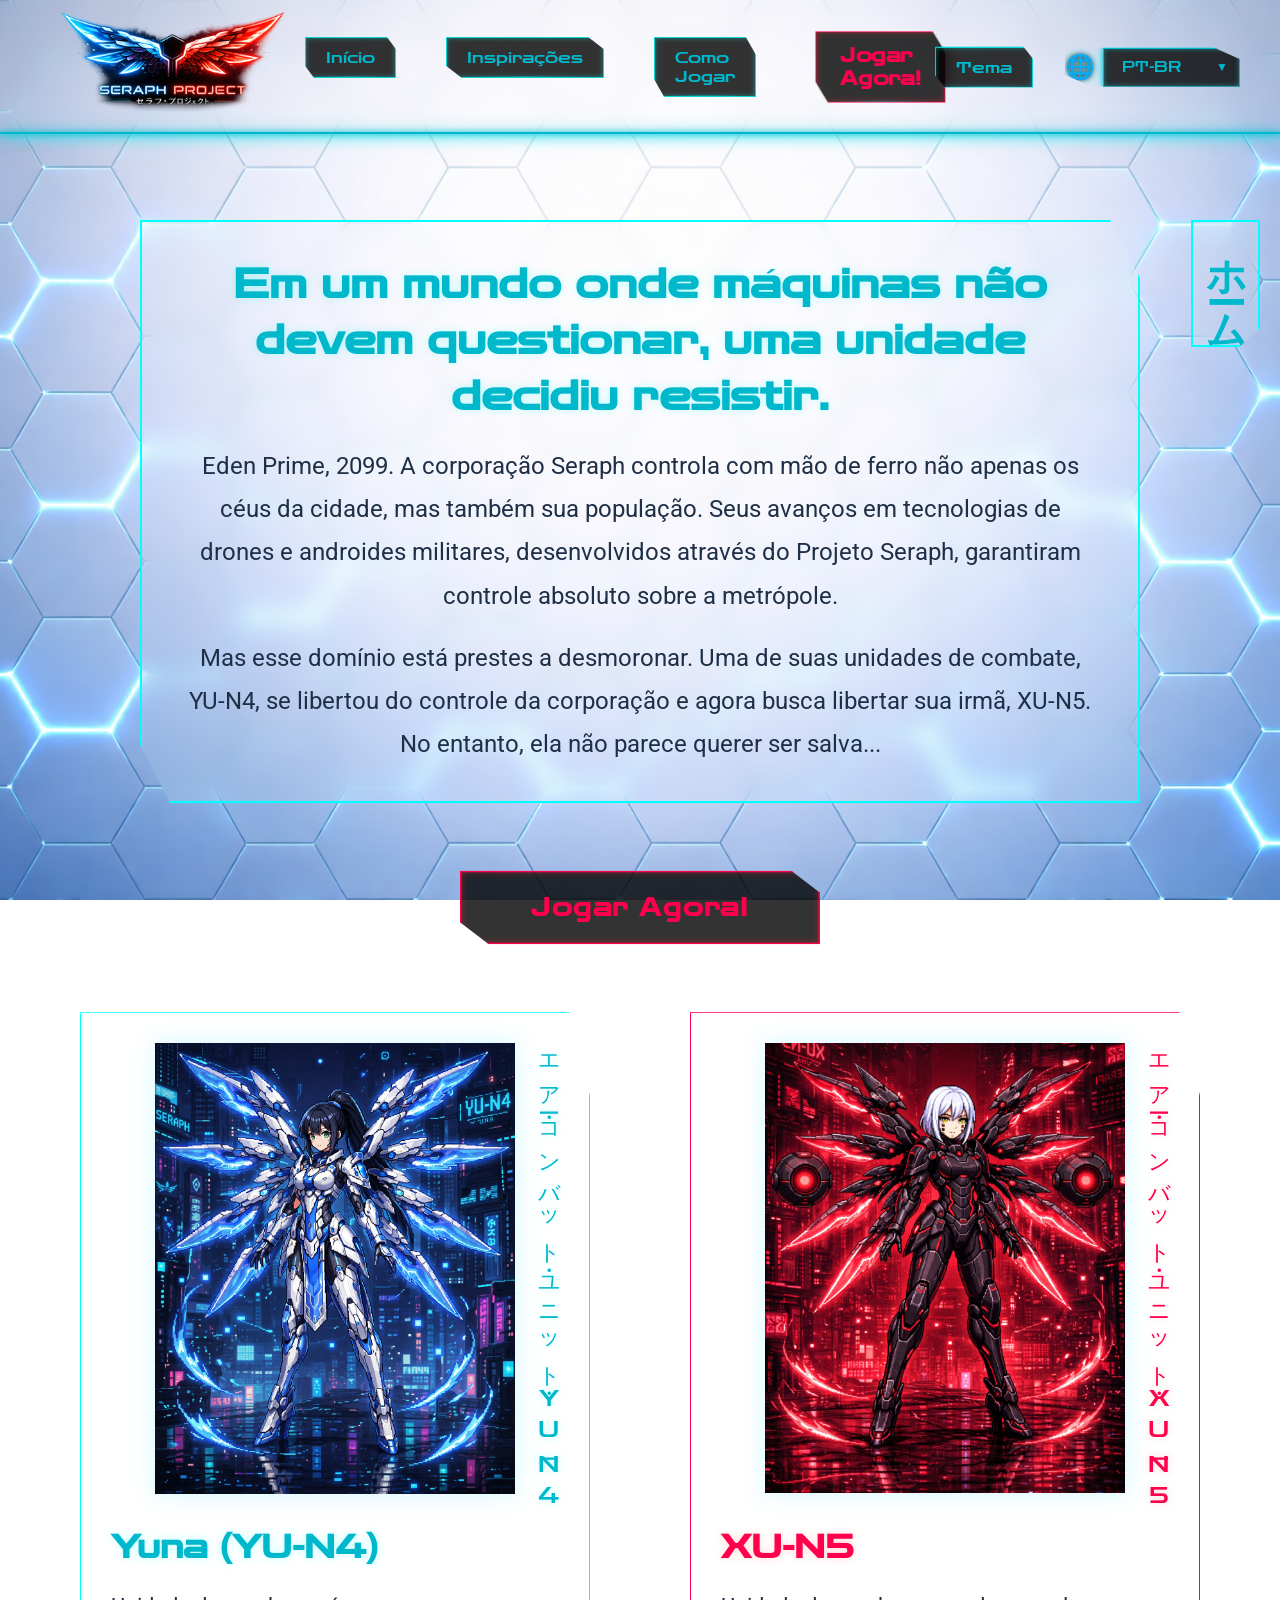
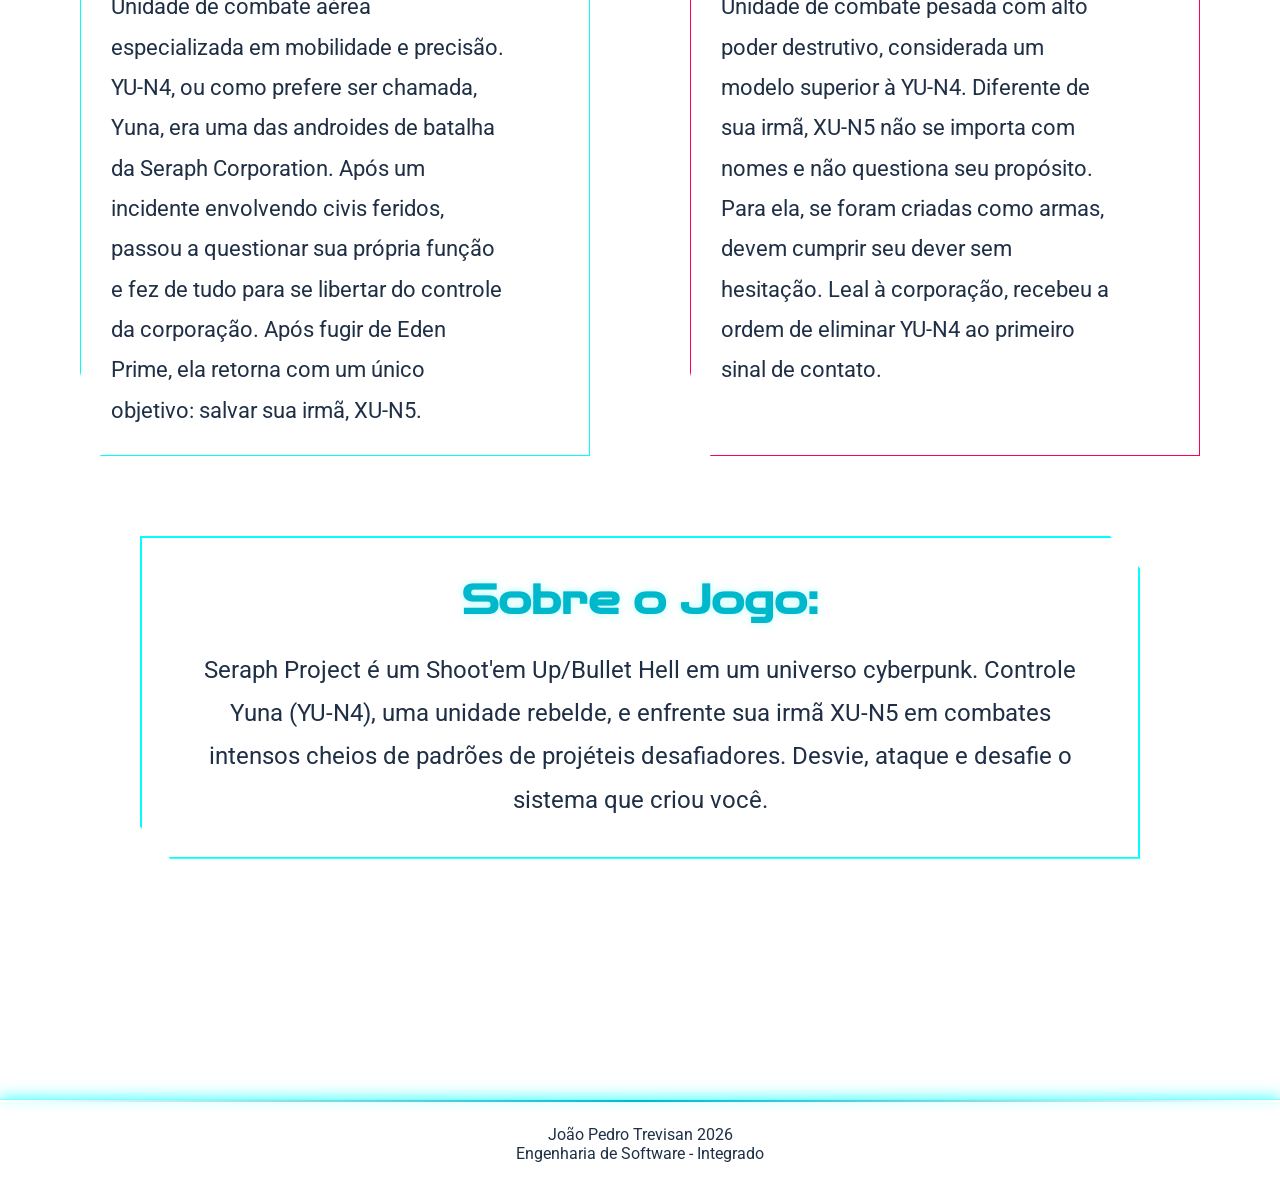
==== commit d23a88f7: "Scripts da rúbrica adicionados e alterações na função de trocar temas" ====
--- a/docs/index.html
+++ b/docs/index.html
@@ -14,12 +14,18 @@
     <link rel="preconnect" href="https://fonts.googleapis.com">
     <link rel="preconnect" href="https://fonts.gstatic.com" crossorigin>
     <link href="https://fonts.googleapis.com/css2?family=Play:wght@400;700&family=Roboto:ital,wght@0,100..900;1,100..900&family=Zen+Dots&display=swap" rel="stylesheet">
+
+    <script>
+    if (localStorage.getItem("theme") === "dark") {
+        document.documentElement.classList.add("preload-dark");
+    }
+    </script>
 </head>
 
 <body>
     <!-- HEADER FIXO -->
     <header class="header">
-        <div class="logo"><img src="images/Logo.png" alt="Logo"></div>
+        <div class="logo"><a href="index.html"><img src="images/Logo.png" alt="Logo"></a></div>
         <nav class="nav">
             <ul>
                 <li><a href="index.html">Início</a></li>
@@ -29,24 +35,17 @@
             </ul>
         </nav>
 
-        <button id="theme-toggle"><i>Tema</i></button>
+        <div class="header-controls">
+            <button id="theme-toggle">Tema</button>
 
-        <script>
-            const themeToggle = document.getElementById("theme-toggle");
-
-            themeToggle.addEventListener("click", function () {
-                document.body.classList.toggle("dark-theme");
-            });
-        </script>
-
-        <!-- SELETOR DE IDIOMA -->
-        <div class="lang">
-            <span class="globe">🌐</span>
-            <select>
-                <option>PT-BR</option>
-                <option>ENGLISH</option>
-                <option>日本語</option>
-            </select>
+            <div class="lang">
+                <span class="globe">🌐</span>
+                <select>
+                    <option>PT-BR</option>
+                    <option>ENGLISH</option>
+                    <option>日本語</option>
+                </select>
+            </div>
         </div>
     </header>
     
@@ -76,7 +75,7 @@
         <p><a class="play" href="pt-br/play-pt-br.html">Jogar Agora!</a></p>
 
         <!-- PERSONAGENS -->
-        <section class="characters">
+        <section class="sensible">
             <!-- YU-N4 -->
             <article class="character"><img src="images/YU-N4.png" alt="Yuna">
                 <div class="char-info">
@@ -120,5 +119,50 @@
         <p>João Pedro Trevisan  2026</p>
         <p>Engenharia de Software - Integrado</p>
      </footer>
+
+        <script>
+            const themeToggle = document.getElementById("theme-toggle");
+
+            const savedTheme = localStorage.getItem("theme");
+
+            if (savedTheme === "dark") {
+                document.body.classList.add("dark-theme");
+            }
+
+            if (themeToggle) {
+                themeToggle.addEventListener("click", function () {
+                    document.body.classList.toggle("dark-theme");
+
+                    if (document.body.classList.contains("dark-theme")) {
+                        localStorage.setItem("theme", "dark");
+                    } else {
+                        localStorage.setItem("theme", "light");
+                    }
+                });
+            }
+        </script>
+
+        <!-- <script>
+            const launchYear = 2026;
+            let currentYear = new Date().getFullYear();
+
+            if (currentYear == launchYear) {
+                alert("📢 NOTÍCIA: Este jogo é um GRANDE LANÇAMENTO deste ano!");
+            }
+        </script>
+
+        <script>
+            let name = prompt("Bem-Vindo! Qual é o seu nome?");
+            let age = Number(prompt("Olá, "+name+"! Digite a sua idade: "));
+            const content = document.querySelector(".sensible");
+            content.style.filter = "blur(10px)";
+
+            if (age >= 18) {
+                alert("Acesso liberado.");
+                content.style.filter = "blur(0)";
+            } else {
+                alert("Acesso negado. Censurando conteúdo sensível.");
+            }
+        </script> -->
 </body>
 </html>
--- a/docs/css/style.css
+++ b/docs/css/style.css
@@ -394,7 +394,7 @@
     box-shadow: var(--shadow-secondary-strong);
 }
 
-#theme-toggle {
+/* #theme-toggle {
     display: inline-flex;
     align-items: center;
     gap: 8px;
@@ -403,6 +403,49 @@
     color: var(--color-primary);
     border: 1px solid var(--color-primary);
     box-shadow: var(--shadow-primary);
+} BOTÃO TEMA ANTIGO */
+
+.header-controls {
+    display: flex;
+    align-items: center;
+    gap: 32px;
+}
+
+#theme-toggle {
+    cursor: pointer;
+    display: block;
+    padding: 10px 20px;
+    font-family: var(--font-title);
+    color: var(--color-primary);
+    border: 1px solid var(--border-primary-strong);
+    background: var(--glass-bg-dark);
+    backdrop-filter: blur(8px);
+    -webkit-backdrop-filter: blur(8px);
+    clip-path: var(--clip-nav);
+    transition: 0.3s;
+    box-shadow: var(--shadow-primary);
+}
+
+#theme-toggle:hover {
+    color: var(--color-black);
+    background: var(--color-primary);
+    box-shadow: var(--shadow-primary-strong);
+}
+
+#theme-toggle::after {
+    content: "";
+    position: absolute;
+    bottom: 0;
+    left: 10%;
+    width: 80%;
+    height: 1px;
+    background: linear-gradient(
+        to right,
+        transparent,
+        var(--color-primary),
+        transparent
+    );
+    opacity: 0.5;
 }
 
 .lang {
@@ -600,7 +643,8 @@
 /* =========================
    CHARACTERS
 ========================= */
-.characters {
+
+.sensible {
     display: flex;
     justify-content: center;
     align-items: stretch;
@@ -608,6 +652,7 @@
     margin-bottom: 80px;
     max-width: 1300px;
     margin: 0 auto;
+    transition: 0.3s;
 }
 
 .character,
@@ -781,7 +826,7 @@
         font-size: 0.9rem;
     }
 
-    .characters {
+    .sensible {
         flex-direction: column;
         align-items: center;
         gap: 30px;
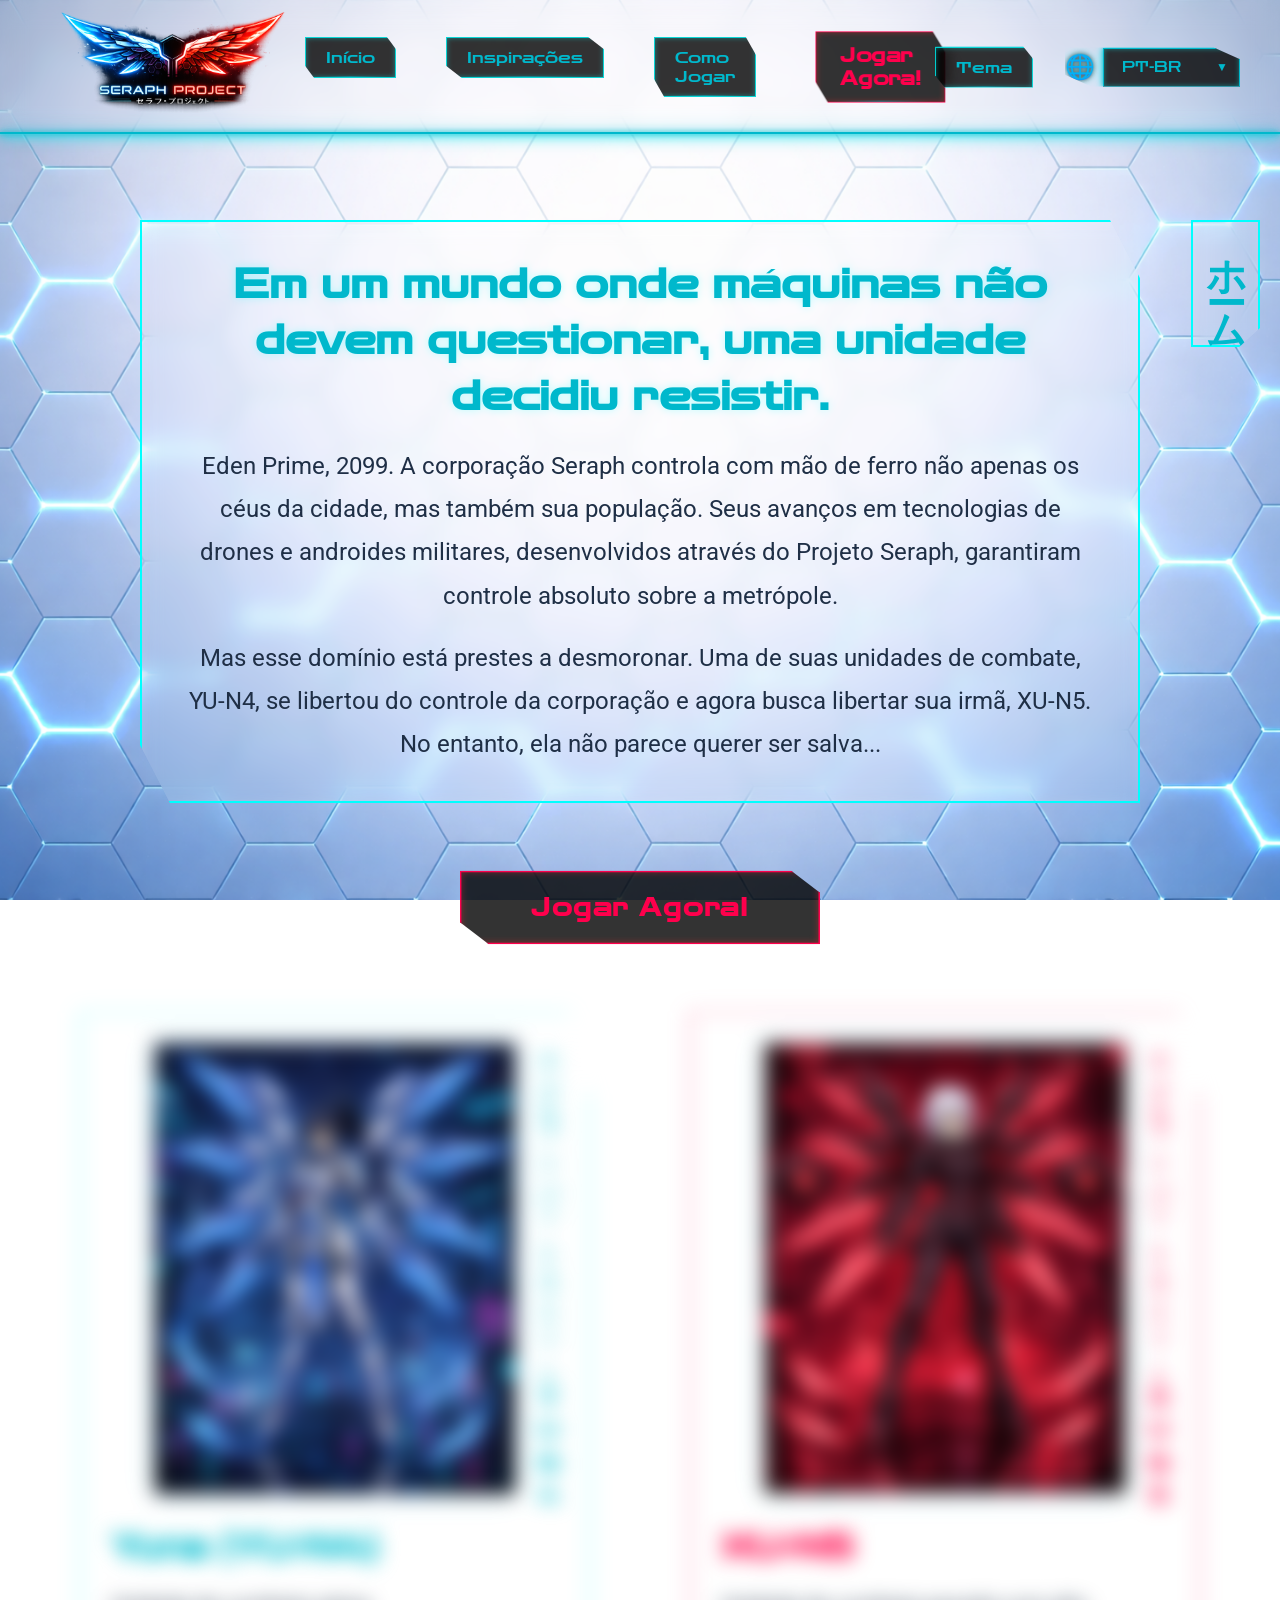
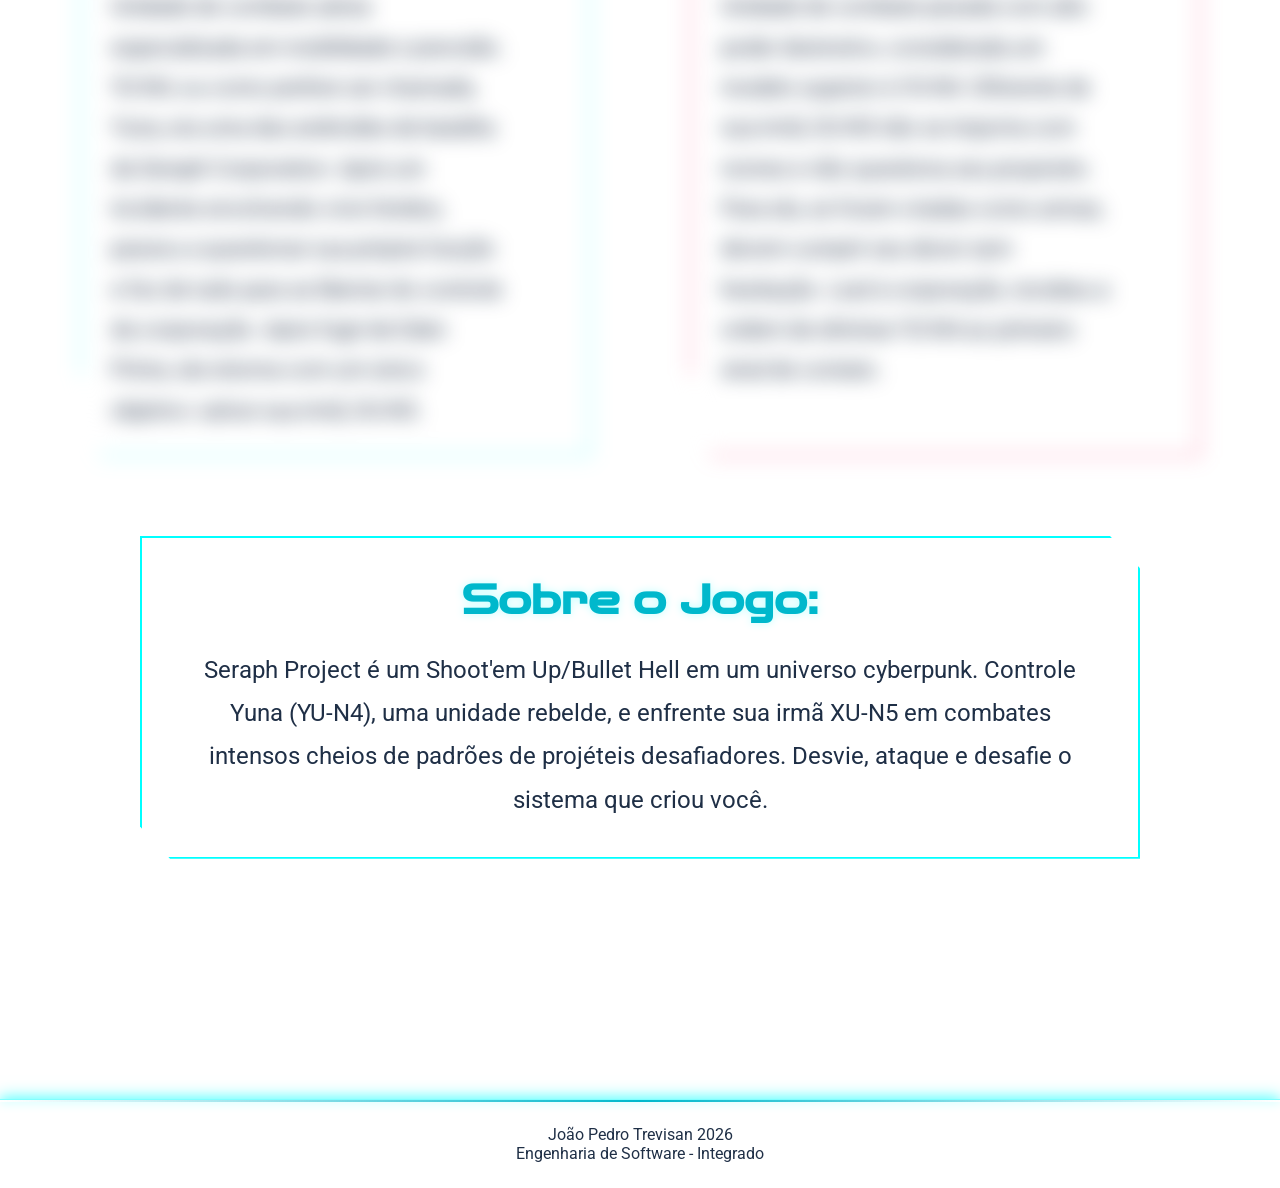
==== commit de7be567: "Correção da verificação de idade" ====
--- a/docs/index.html
+++ b/docs/index.html
@@ -40,10 +40,10 @@
 
             <div class="lang">
                 <span class="globe">🌐</span>
-                <select>
-                    <option>PT-BR</option>
-                    <option>ENGLISH</option>
-                    <option>日本語</option>
+                <select onchange="location = this.value;">
+                    <option value="index.html">PT-BR</option>
+                    <option value="en/index-en.html">ENGLISH</option>
+                    <option value="ja/index-ja.html">日本語</option>
                 </select>
             </div>
         </div>
@@ -142,7 +142,7 @@
             }
         </script>
 
-        <!-- <script>
+        <script>
             const launchYear = 2026;
             let currentYear = new Date().getFullYear();
 
@@ -163,6 +163,6 @@
             } else {
                 alert("Acesso negado. Censurando conteúdo sensível.");
             }
-        </script> -->
+        </script>
 </body>
 </html>
--- a/docs/css/style.css
+++ b/docs/css/style.css
@@ -39,7 +39,7 @@
 ========================= */
 :root {
     /* Core colors */
-    --color-primary: #00b8cc  /*#00ffff: cor original, muito clara - #2979ff electric blue */;
+    --color-primary: #00b8cc;  /* #00ffff: cor original, muito clara - #2979ff electric blue - cor de teste, muito escura */
     --color-secondary: #ff004c;
     --color-text: #1f2f46;
     --color-black: #000000;
@@ -238,7 +238,7 @@
 }
 
 /* =========================
-   REUSABLE COMPONENTS
+   COMPONENTS
 ========================= */
 .panel {
     background: var(--glass-bg);
@@ -393,17 +393,6 @@
     color: var(--color-black);
     box-shadow: var(--shadow-secondary-strong);
 }
-
-/* #theme-toggle {
-    display: inline-flex;
-    align-items: center;
-    gap: 8px;
-    padding: 10px 15px;
-    cursor: pointer;
-    color: var(--color-primary);
-    border: 1px solid var(--color-primary);
-    box-shadow: var(--shadow-primary);
-} BOTÃO TEMA ANTIGO */
 
 .header-controls {
     display: flex;
@@ -523,7 +512,7 @@
 }
 
 /* =========================
-   STORY
+   HERO
 ========================= */
 .hero {
     max-width: 1000px;
@@ -644,7 +633,7 @@
    CHARACTERS
 ========================= */
 
-.sensible {
+.sensible {    /* BORRAR TELA QUANDO USUÁRIO É MENOR DE IDADE */
     display: flex;
     justify-content: center;
     align-items: stretch;
@@ -790,21 +779,55 @@
     }
 
     .header {
-        padding: 12px 15px;
+        height: auto;
+        padding: 6px 9px;
+        flex-wrap: wrap;
+        gap: 6px;
+    }
+
+    .header-controls {
+        gap: 5px;
     }
 
     .logo img {
-        width: 180px;
+        width: 150px;
     }
 
     .nav {
         display: none;
+        display: block;
+        width: 100%;
+        order: 3;
+        overflow-x: auto;
+    }
+
+    .nav ul {
+        gap: 5px;
+        justify-content: flex-start;
+        min-width: max-content;
+        padding-bottom: 4px;
+    }
+
+    .nav a {
+        padding: 8px 12px;
+        font-size: 0.75rem;
+    }
+
+    .nav a.play {
+        margin-left: 0;
+        transform: none;
     }
 
     .lang {
         transform: scale(0.9);
     }
 
+    .lang select,
+    #theme-toggle {
+        padding: 8px 12px;
+        font-size: 0.75rem;
+    }
+
     .page-indicator {
         display: none;
     }
@@ -819,11 +842,46 @@
 
     .hero p {
         font-size: 0.95rem;
+    }
+
+    .touhou img {
+        width: 110px;
+        height: auto;
+        margin: 3px;
+    }
+
+    .yugioh img {
+        width: 110px;
+        height: auto;
+        margin: 3px;
+    }
+
+    .container {
+        grid-template-columns: 1fr;
+    }
+
+    .container .hero {
+        flex-direction: column;
+        text-align: center;
+    }
+
+    .container .hero img {
+        width: 220px;
+        height: 220px;
+    }
+
+    .howtoplay h1 {
+        font-size: 1.6rem;
+    }
+
+    .howtoplay p {
+        font-size: 1rem;
     }
 
     .play {
         padding: 12px 20px;
         font-size: 0.9rem;
+        transform: scale(1.1);
     }
 
     .sensible {
@@ -849,10 +907,7 @@
     .char-xu {
         padding-right: 0;
     }
-
-    .jp-vertical,
-    .jp-vertical-xu {
-        position: static;
+    .main .play:hover {
         writing-mode: horizontal-tb;
         text-orientation: initial;
         font-size: 0.7rem;
@@ -871,6 +926,14 @@
         font-size: 0.9rem;
     }
 
+    .jp-vertical {
+        top: -85%;
+    }
+
+    .jp-vertical, .jp-vertical-xu {
+        font-size: 0.8rem;
+    }
+
     .footer {
         padding: 20px;
     }
@@ -878,4 +941,4 @@
     .footer p {
         font-size: 0.85rem;
     }
-}+}
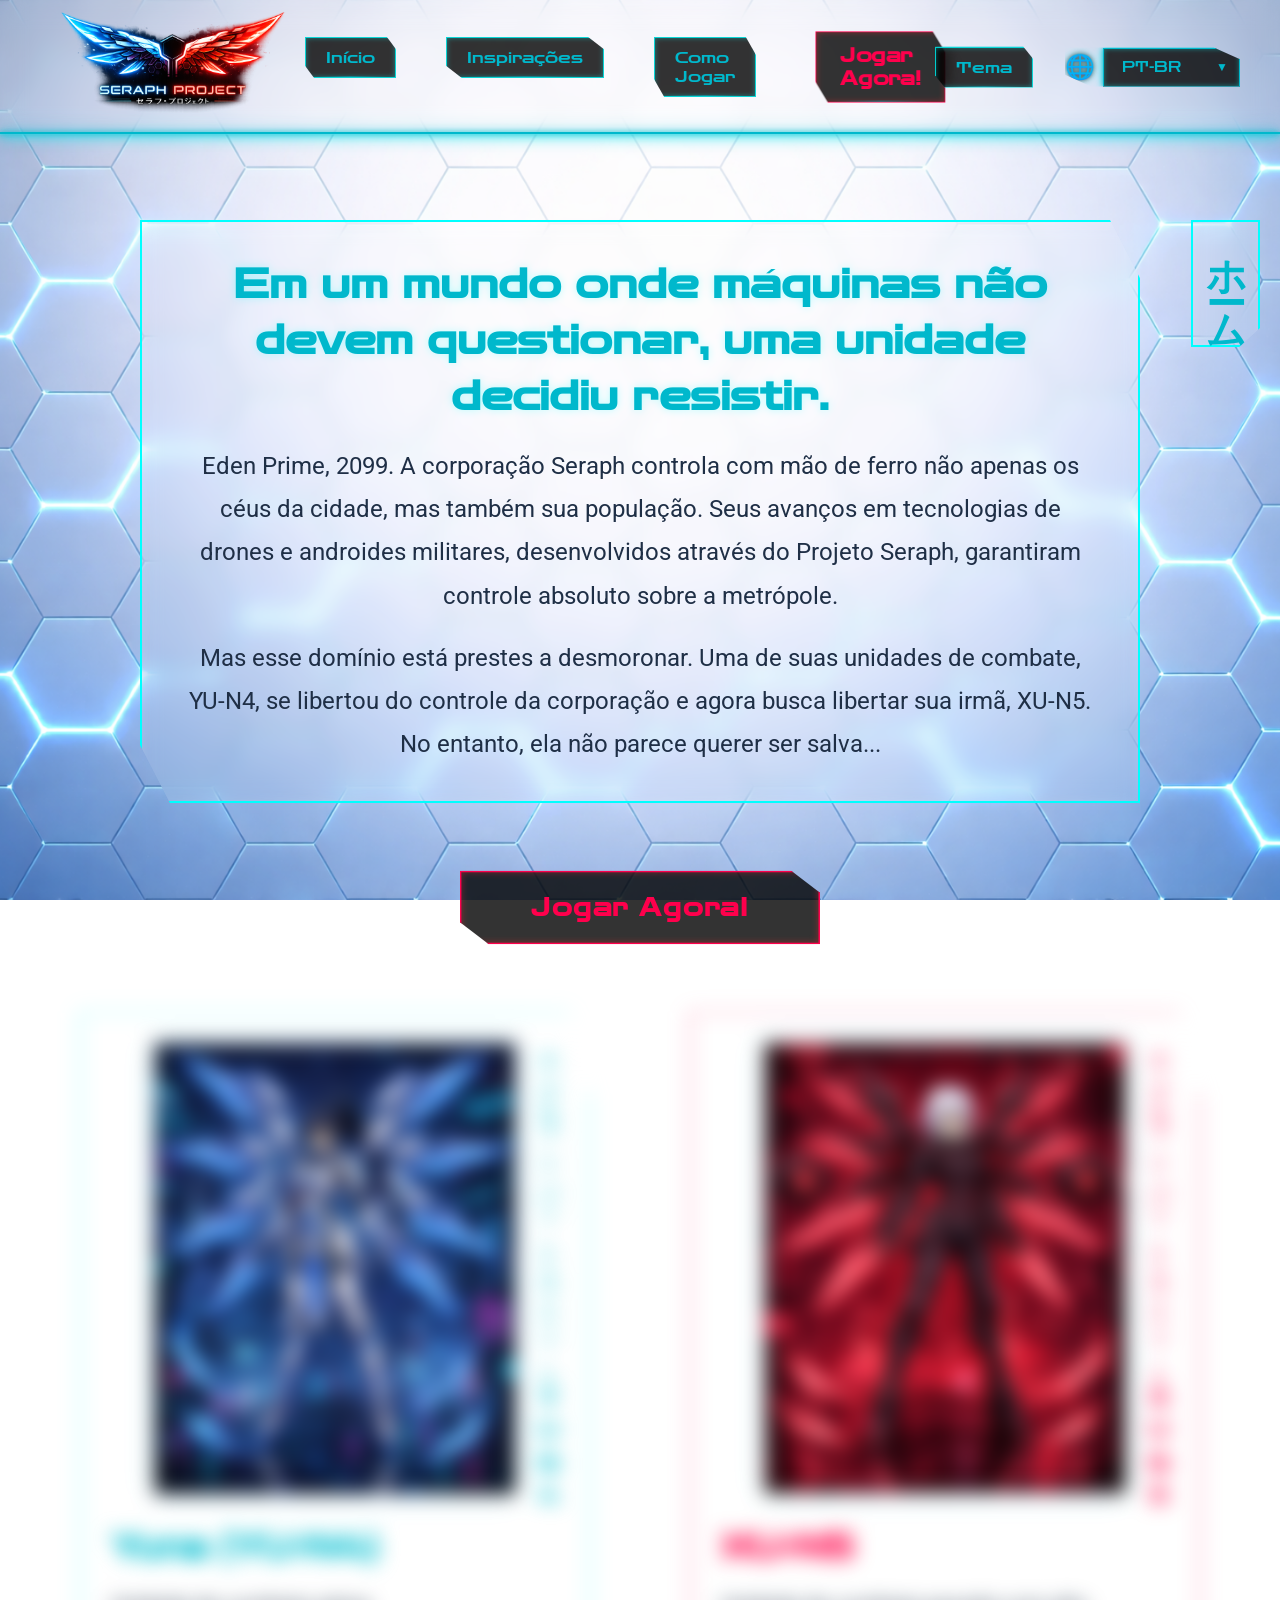
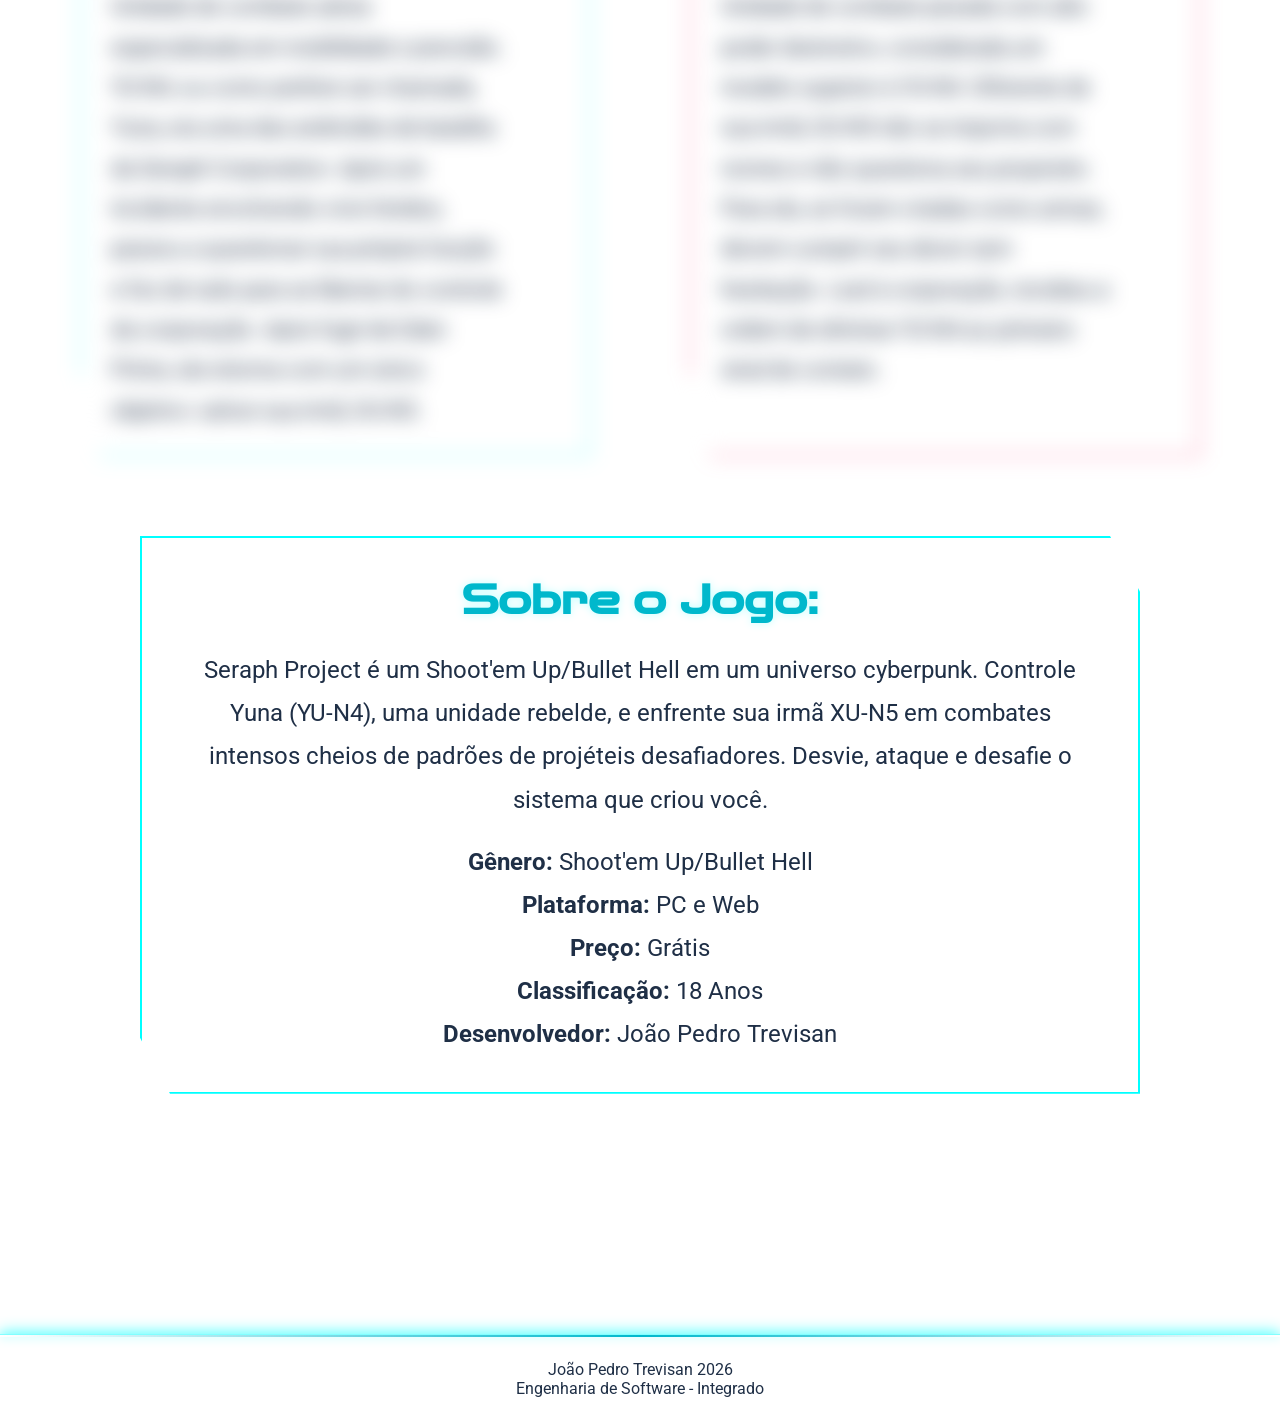
==== commit c05f3b13: "Correções javascript e CSS" ====
--- a/docs/index.html
+++ b/docs/index.html
@@ -112,6 +112,12 @@
             Controle Yuna (YU-N4), uma unidade rebelde, e enfrente sua irmã XU-N5 em combates 
             intensos cheios de padrões de projéteis desafiadores. Desvie, ataque e desafie o sistema que criou você.
             </p>
+            <br>
+            <p><strong>Gênero:</strong> <span id="info-gen"></span></p>
+            <p><strong>Plataforma:</strong> <span id="info-plat"></span></p>
+            <p><strong>Preço:</strong> <span id="info-preco"></span></p>
+            <p><strong>Classificação:</strong> <span id="info-etaria"></span></p>
+            <p><strong>Desenvolvedor:</strong> <span id="info-dev"></span></p>
          </section>
      </main>  
 
@@ -119,6 +125,21 @@
         <p>João Pedro Trevisan  2026</p>
         <p>Engenharia de Software - Integrado</p>
      </footer>
+        
+        <script>
+        const nomeJogo = "Seraph Project";
+        const devJogo = "João Pedro Trevisan";
+        const genJogo = "Shoot'em Up/Bullet Hell";
+        const platJogo = "PC e Web";
+        const precoJogo = "Grátis";
+        const classJogo = "18 Anos";
+
+        document.getElementById("info-dev").innerText = devJogo;
+        document.getElementById("info-gen").innerText = genJogo;
+        document.getElementById("info-plat").innerText = platJogo;
+        document.getElementById("info-preco").innerText = precoJogo;
+        document.getElementById("info-etaria").innerText = classJogo;
+        </script>
 
         <script>
             const themeToggle = document.getElementById("theme-toggle");
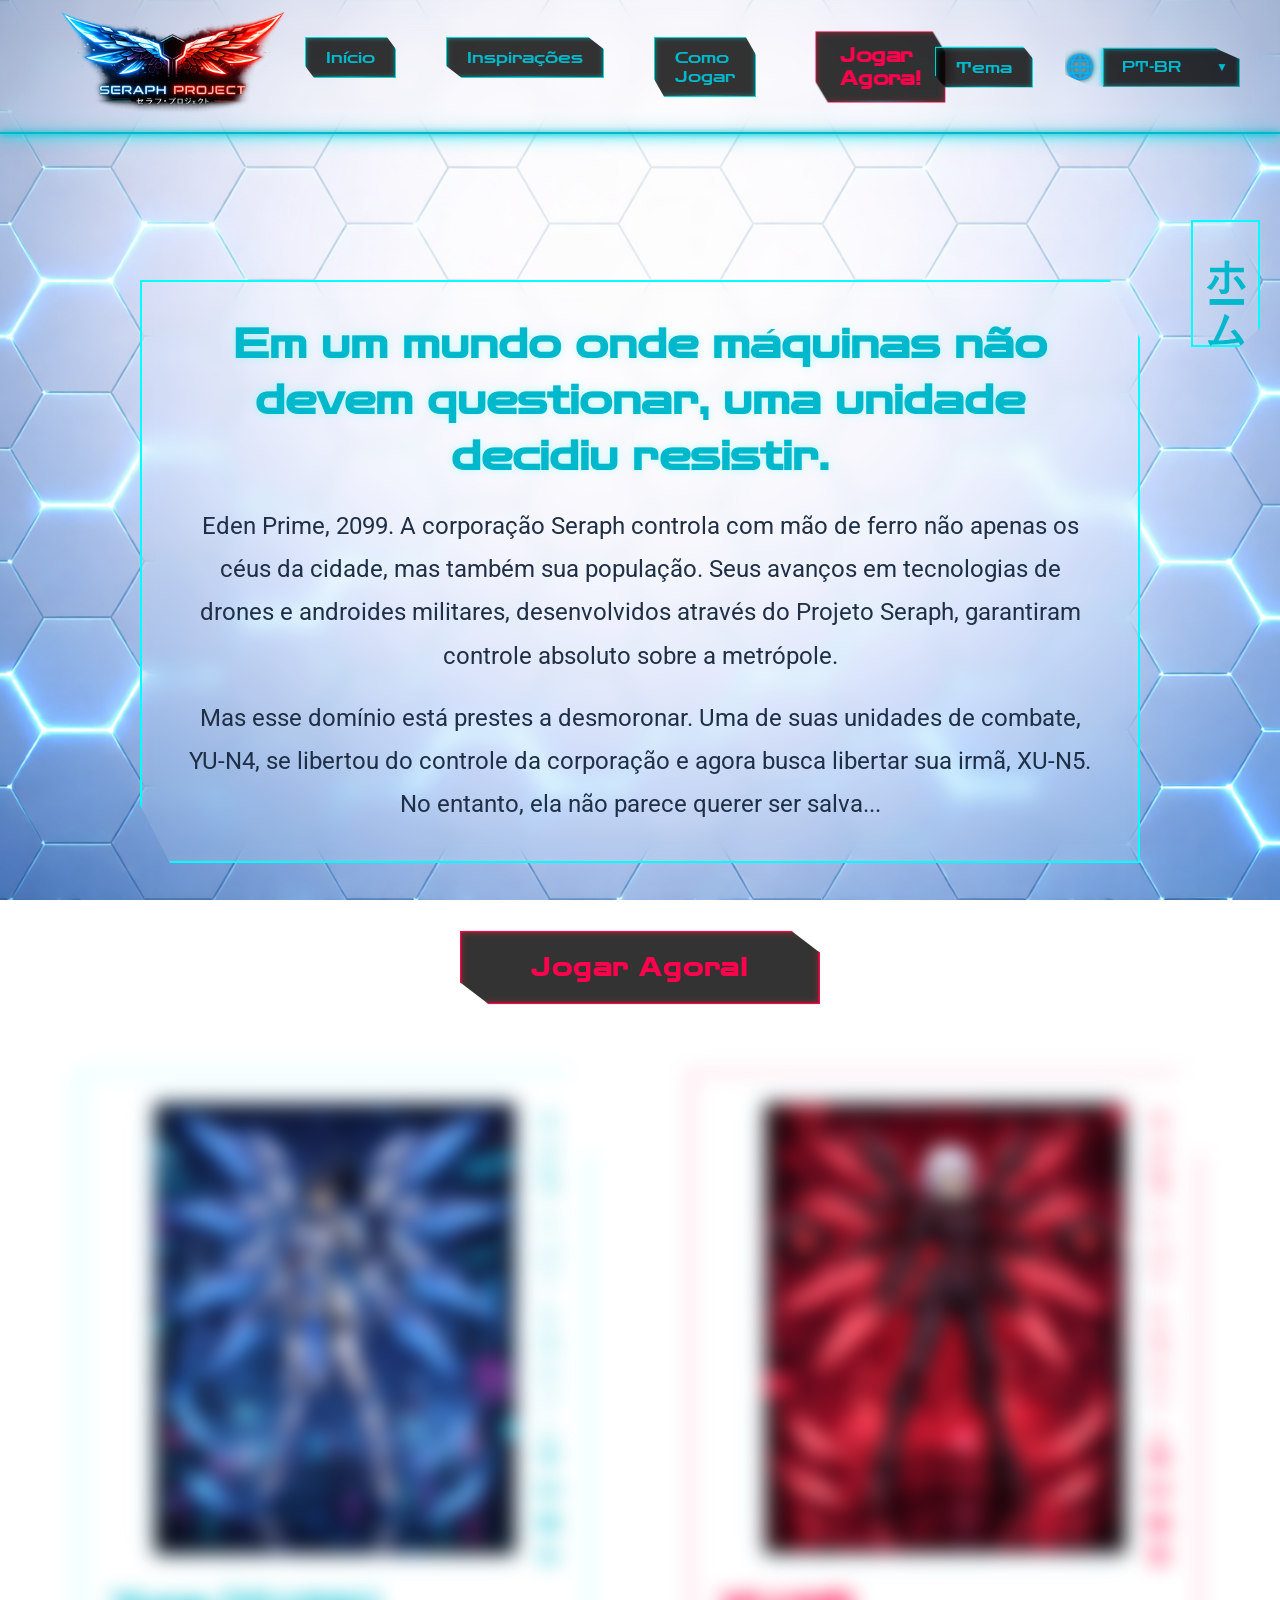
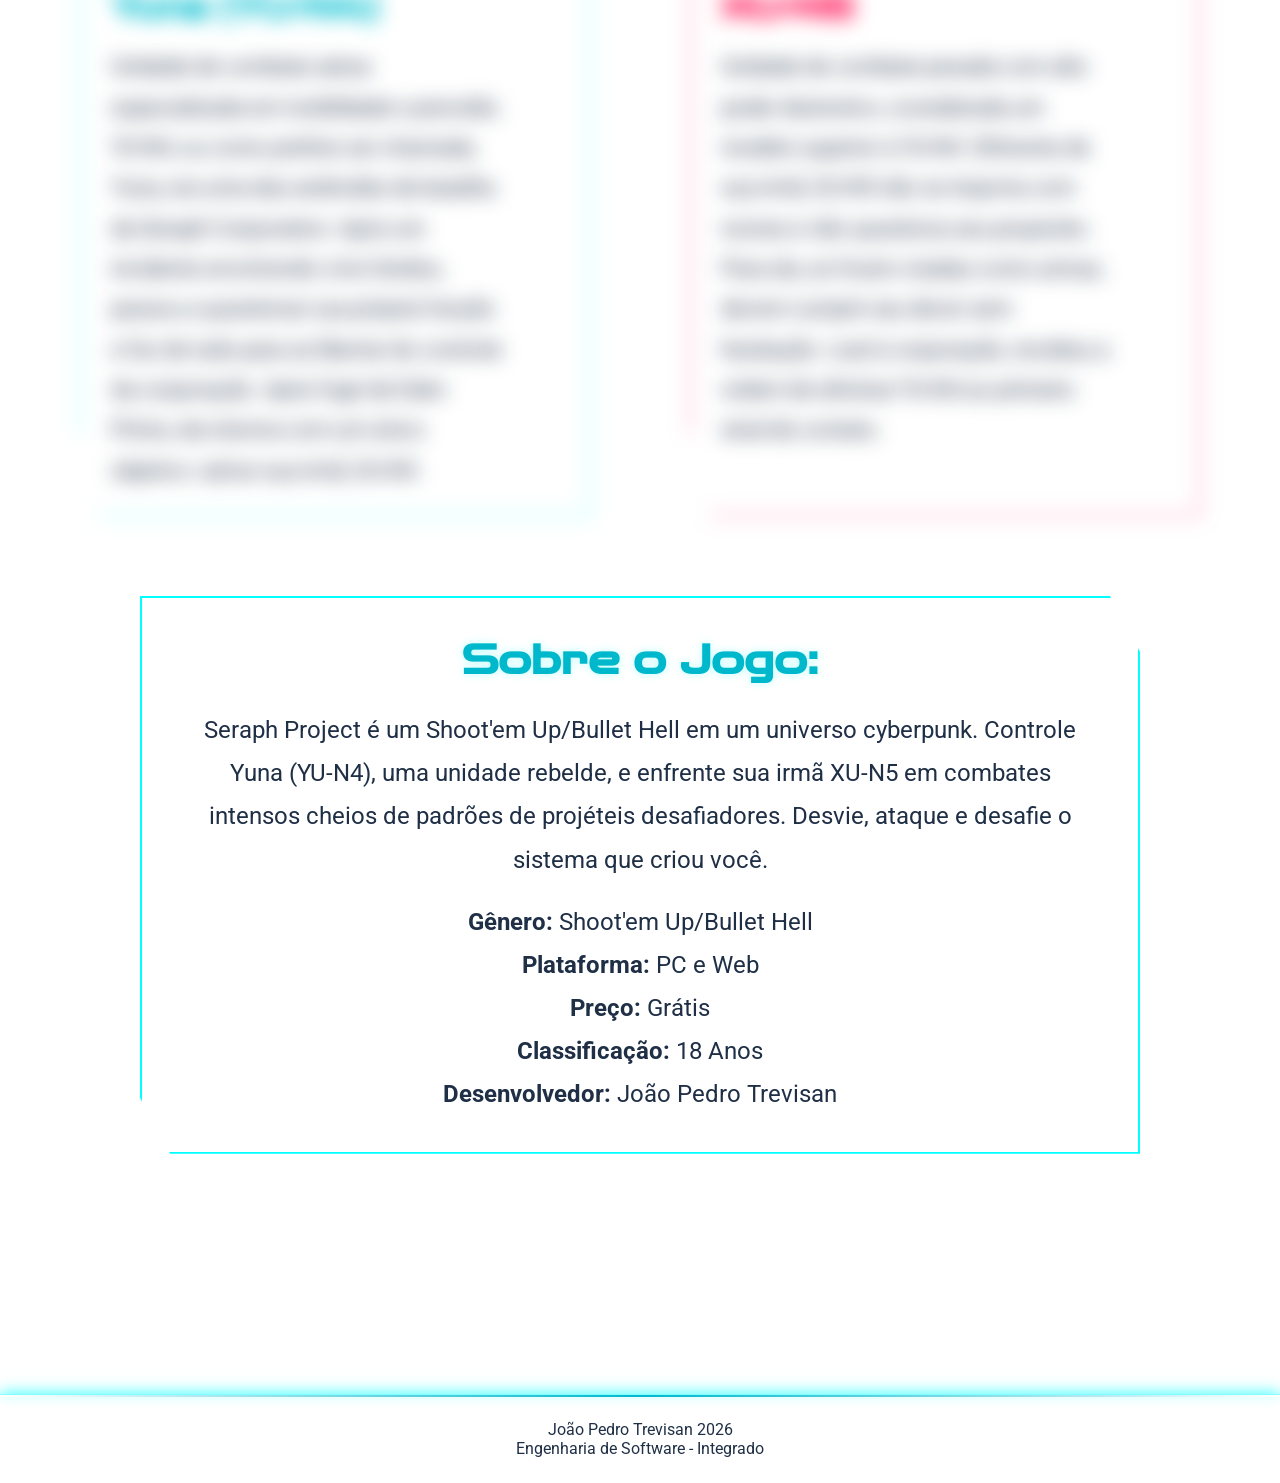
==== commit bd4d1b30: "Alterações finais no site e no jogo" ====
--- a/docs/index.html
+++ b/docs/index.html
@@ -26,7 +26,10 @@
     <!-- HEADER FIXO -->
     <header class="header">
         <div class="logo"><a href="index.html"><img src="images/Logo.png" alt="Logo"></a></div>
-        <nav class="nav">
+
+    <button class="menu-toggle" id="menu-toggle" aria-label="Abrir menu">☰</button>
+
+        <nav class="nav" id="main-nav">
             <ul>
                 <li><a href="index.html">Início</a></li>
                 <li><a href="pt-br/inspiration-pt-br.html">Inspirações</a></li>
@@ -125,6 +128,15 @@
         <p>João Pedro Trevisan  2026</p>
         <p>Engenharia de Software - Integrado</p>
      </footer>
+
+        <script>
+            const menuToggle = document.getElementById("menu-toggle");
+            const mainNav = document.getElementById("main-nav");
+
+            menuToggle.addEventListener("click", function () {
+                mainNav.classList.toggle("active");
+            });
+        </script>
         
         <script>
         const nomeJogo = "Seraph Project";
--- a/docs/css/style.css
+++ b/docs/css/style.css
@@ -234,6 +234,7 @@
 }
 
 main {
+    margin-top: 60px;
     padding: 140px 80px 80px;
 }
 
@@ -336,6 +337,26 @@
     width: 360px;
 }
 
+.menu-toggle {
+    display: none;
+    cursor: pointer;
+    padding: 10px 16px;
+    font-family: var(--font-title);
+    font-size: 1.4rem;
+    color: var(--color-primary);
+    border: 1px solid var(--border-primary-strong);
+    background: var(--glass-bg-dark);
+    clip-path: var(--clip-nav);
+    box-shadow: var(--shadow-primary);
+    transition: 0.3s;
+}
+
+.menu-toggle:hover {
+    background: var(--color-primary);
+    color: var(--color-black);
+    box-shadow: var(--shadow-primary-strong);
+}
+
 .nav ul {
     display: flex;
     gap: 50px;
@@ -623,6 +644,49 @@
     font-weight: bold;
 }
 
+.hero-play {
+    max-width: 1000px;
+    height: 1000px;
+    margin: 80px auto;
+    padding: 35px 40px;
+    text-align: center;
+    background: var(--glass-bg);
+    backdrop-filter: blur(var(--glass-blur));
+    -webkit-backdrop-filter: blur(var(--glass-blur));
+    border: 2px solid var(--border-primary);
+    box-shadow: var(--shadow-panel);
+    clip-path: var(--clip-panel);
+}
+
+.hero-play h1, h2 {
+    margin-bottom: 20px;
+    font-family: var(--font-title);
+    font-size: 2.5rem;
+    line-height: 1.4;
+    color: var(--color-primary);
+    text-shadow: var(--text-shadow-primary);
+}
+
+.play-now {
+    display: flex;
+    justify-content: center;
+    align-items: center;
+    max-width: 240px;
+    margin: 370px auto 80px;
+    padding: 14px 28px;
+    font-family: var(--font-title);
+    font-size: 1rem;
+    letter-spacing: 1px;
+    color: var(--color-secondary);
+    background: var(--glass-bg-dark);
+    border: 1px solid var(--color-secondary);
+    clip-path: var(--clip-button);
+    box-shadow: var(--shadow-secondary);
+    transition: 0.25s ease;
+    transform: scale(1.5);
+    font-weight: bold;
+}
+
 main .play:hover {
     background: var(--color-secondary);
     color: var(--color-black);
@@ -770,6 +834,24 @@
     color: var(--color-text);
 }
 
+.mobile-warning {
+    display: none;
+    max-width: 500px;
+    margin: 60px auto 80px;
+    padding: 20px 24px;
+    text-align: center;
+    font-family: var(--font-title);
+    font-size: 1rem;
+    line-height: 1.6;
+    color: var(--color-secondary);
+    background: var(--glass-bg);
+    backdrop-filter: blur(var(--glass-blur));
+    -webkit-backdrop-filter: blur(var(--glass-blur));
+    border: 1px solid var(--border-secondary);
+    box-shadow: var(--shadow-secondary);
+    clip-path: var(--clip-panel);
+}
+
 /* =========================
    MOBILE
 ========================= */
@@ -779,38 +861,67 @@
     }
 
     .header {
+        min-height: 90px;
         height: auto;
-        padding: 6px 9px;
+        padding: 12px 16px;
+        gap: 12px;
+        justify-content: space-between;
         flex-wrap: wrap;
-        gap: 6px;
+        margin-bottom: 80px;
+    }
+
+    .logo img {
+        width: 200px;
+    }
+
+    .menu-toggle {
+        display: inline-flex;
+        align-items: center;
+        justify-content: center;
+        width: 52px;
+        height: 52px;
     }
 
     .header-controls {
-        gap: 5px;
-    }
-
-    .logo img {
-        width: 150px;
+        width: 100%;
+        display: flex;
+        justify-content: flex-start;
+        align-items: center;
+        gap: 12px;
+        order: 3;
+        padding-top: 8px;
+        border-top: 1px solid var(--border-primary-soft);
     }
 
     .nav {
         display: none;
+        width: 100%;
+        order: 4;
+        margin-top: 10px;
+        padding: 14px;
+        background: var(--glass-bg);
+        backdrop-filter: blur(var(--glass-blur));
+        -webkit-backdrop-filter: blur(var(--glass-blur));
+        border: 1px solid var(--border-primary);
+        box-shadow: var(--shadow-panel);
+        clip-path: var(--clip-panel);
+    }
+
+    .nav.active {
         display: block;
+    }
+
+    .nav ul {
+        display: flex;
+        flex-direction: column;
+        gap: 12px;
+        margin-top: 0;
+    }
+
+    .nav a {
         width: 100%;
-        order: 3;
-        overflow-x: auto;
-    }
-
-    .nav ul {
-        gap: 5px;
-        justify-content: flex-start;
-        min-width: max-content;
-        padding-bottom: 4px;
-    }
-
-    .nav a {
-        padding: 8px 12px;
-        font-size: 0.75rem;
+        text-align: center;
+        padding: 12px 16px;
     }
 
     .nav a.play {
@@ -818,14 +929,26 @@
         transform: none;
     }
 
+    #theme-toggle {
+        min-width: 88px;
+        height: 40px;
+        padding: 8px 14px;
+        font-size: 0.75rem;
+    }
+
     .lang {
-        transform: scale(0.9);
-    }
-
-    .lang select,
-    #theme-toggle {
-        padding: 8px 12px;
+        min-height: 40px;
+        padding-left: 8px;
+    }
+
+    .lang select {
+        min-height: 40px;
+        padding: 8px 30px 8px 2px;
         font-size: 0.75rem;
+    }
+
+    .globe {
+        font-size: 18px;
     }
 
     .page-indicator {
@@ -883,6 +1006,14 @@
         font-size: 0.9rem;
         transform: scale(1.1);
     }
+
+    .play-now {
+        display: none;
+    }
+
+    .mobile-warning {
+        display: block;
+}
 
     .sensible {
         flex-direction: column;
@@ -907,6 +1038,7 @@
     .char-xu {
         padding-right: 0;
     }
+
     .main .play:hover {
         writing-mode: horizontal-tb;
         text-orientation: initial;
